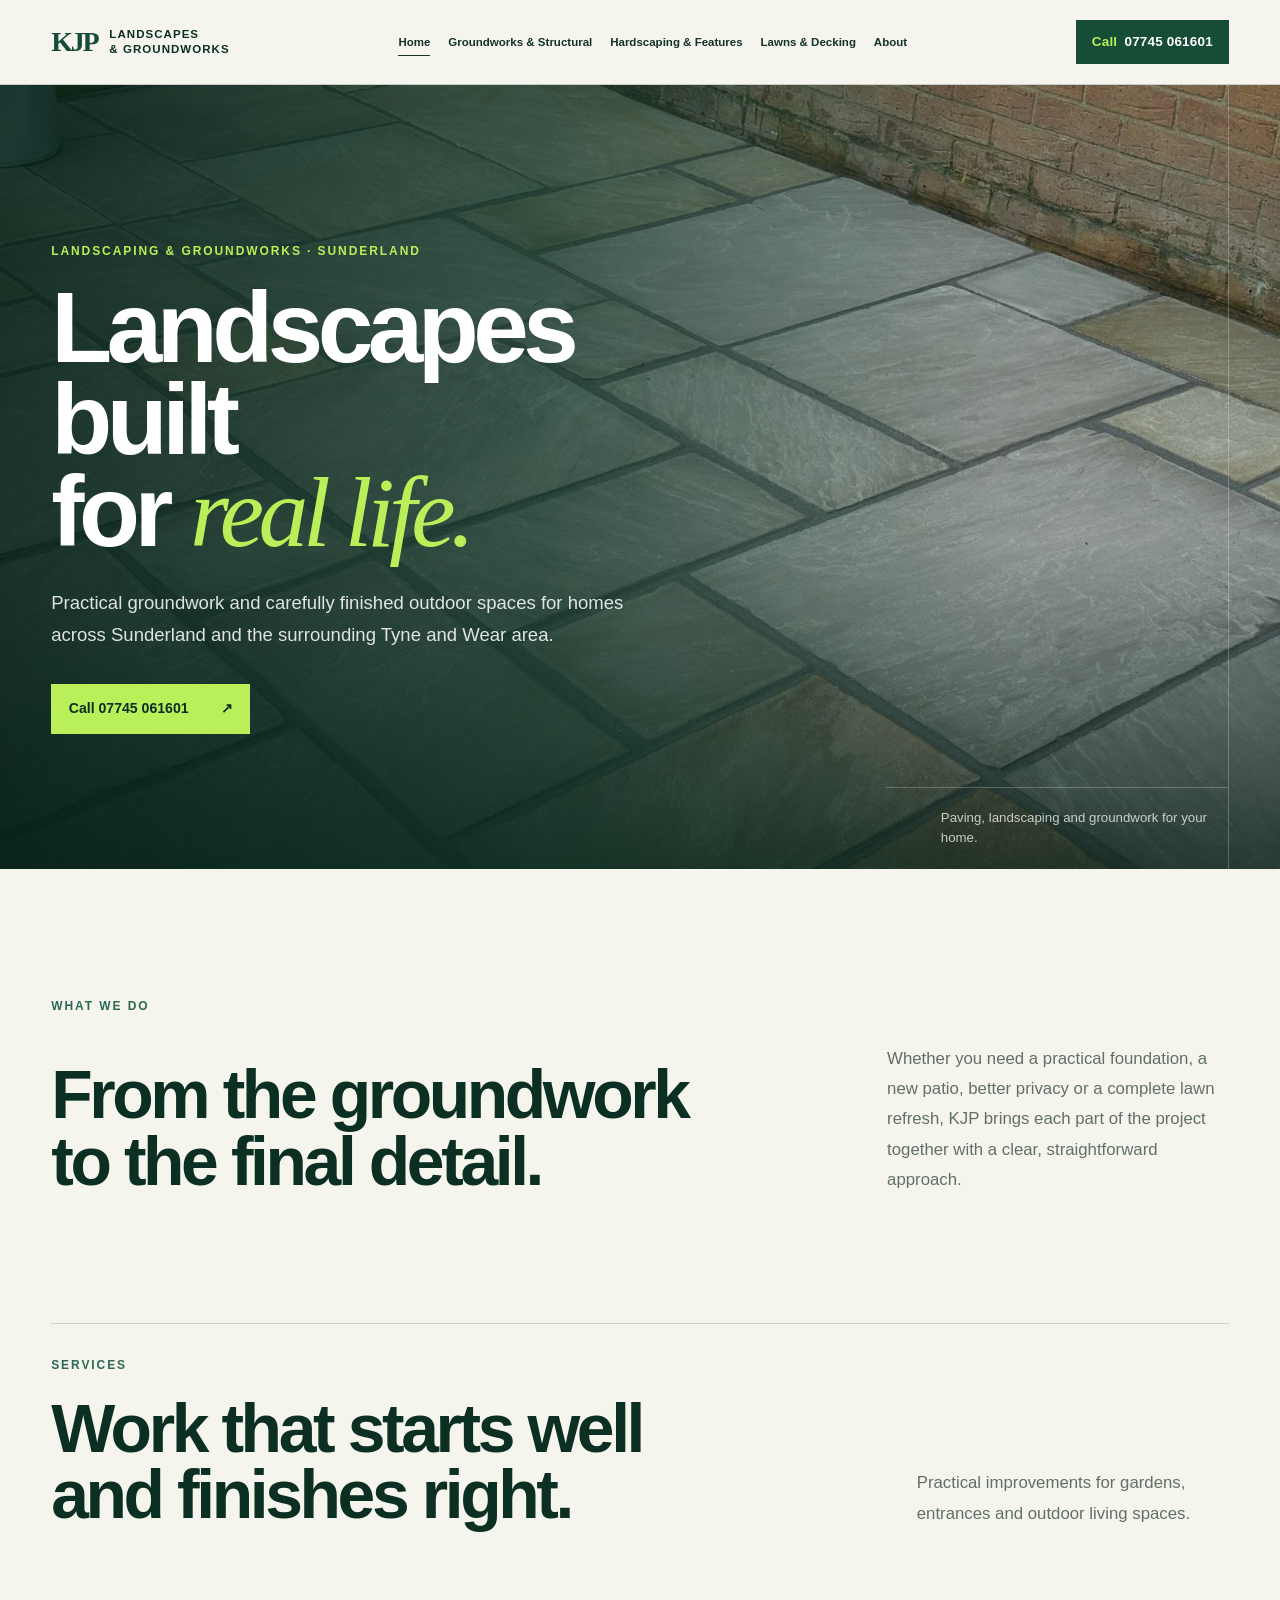
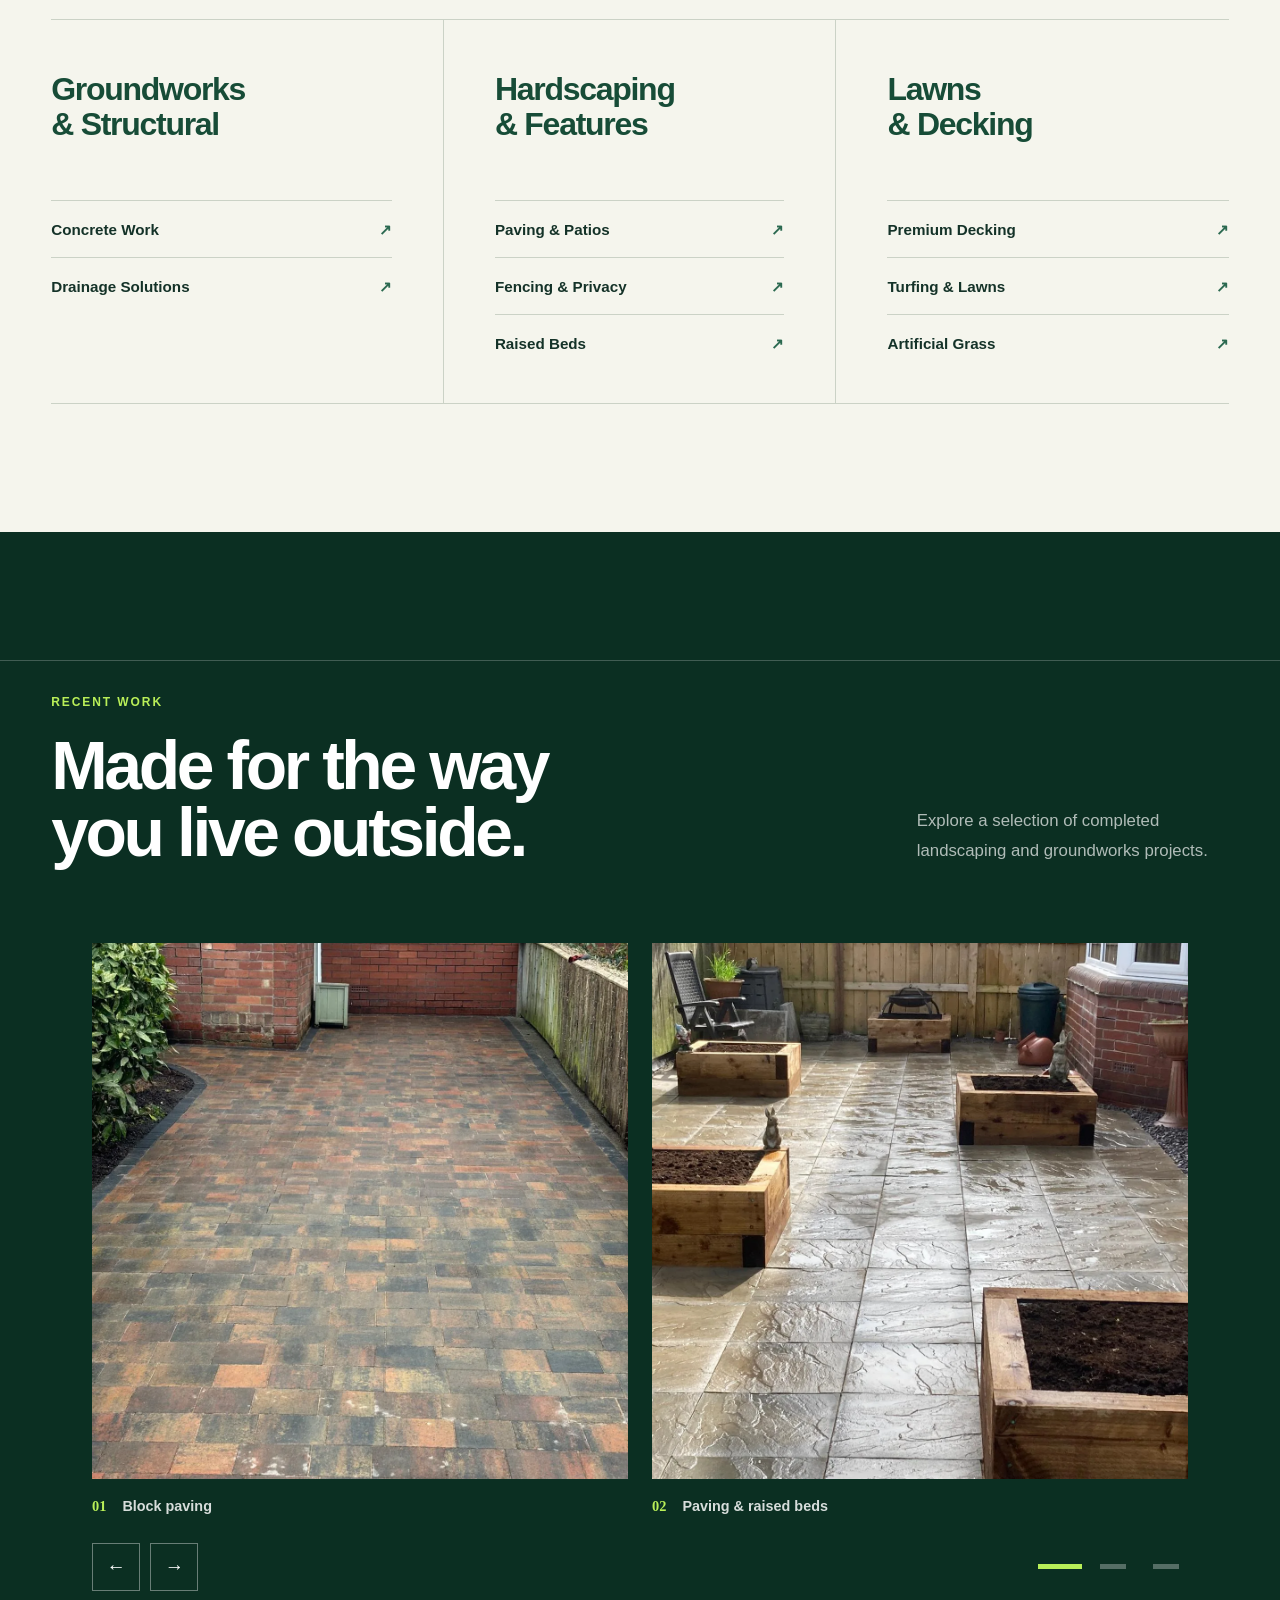
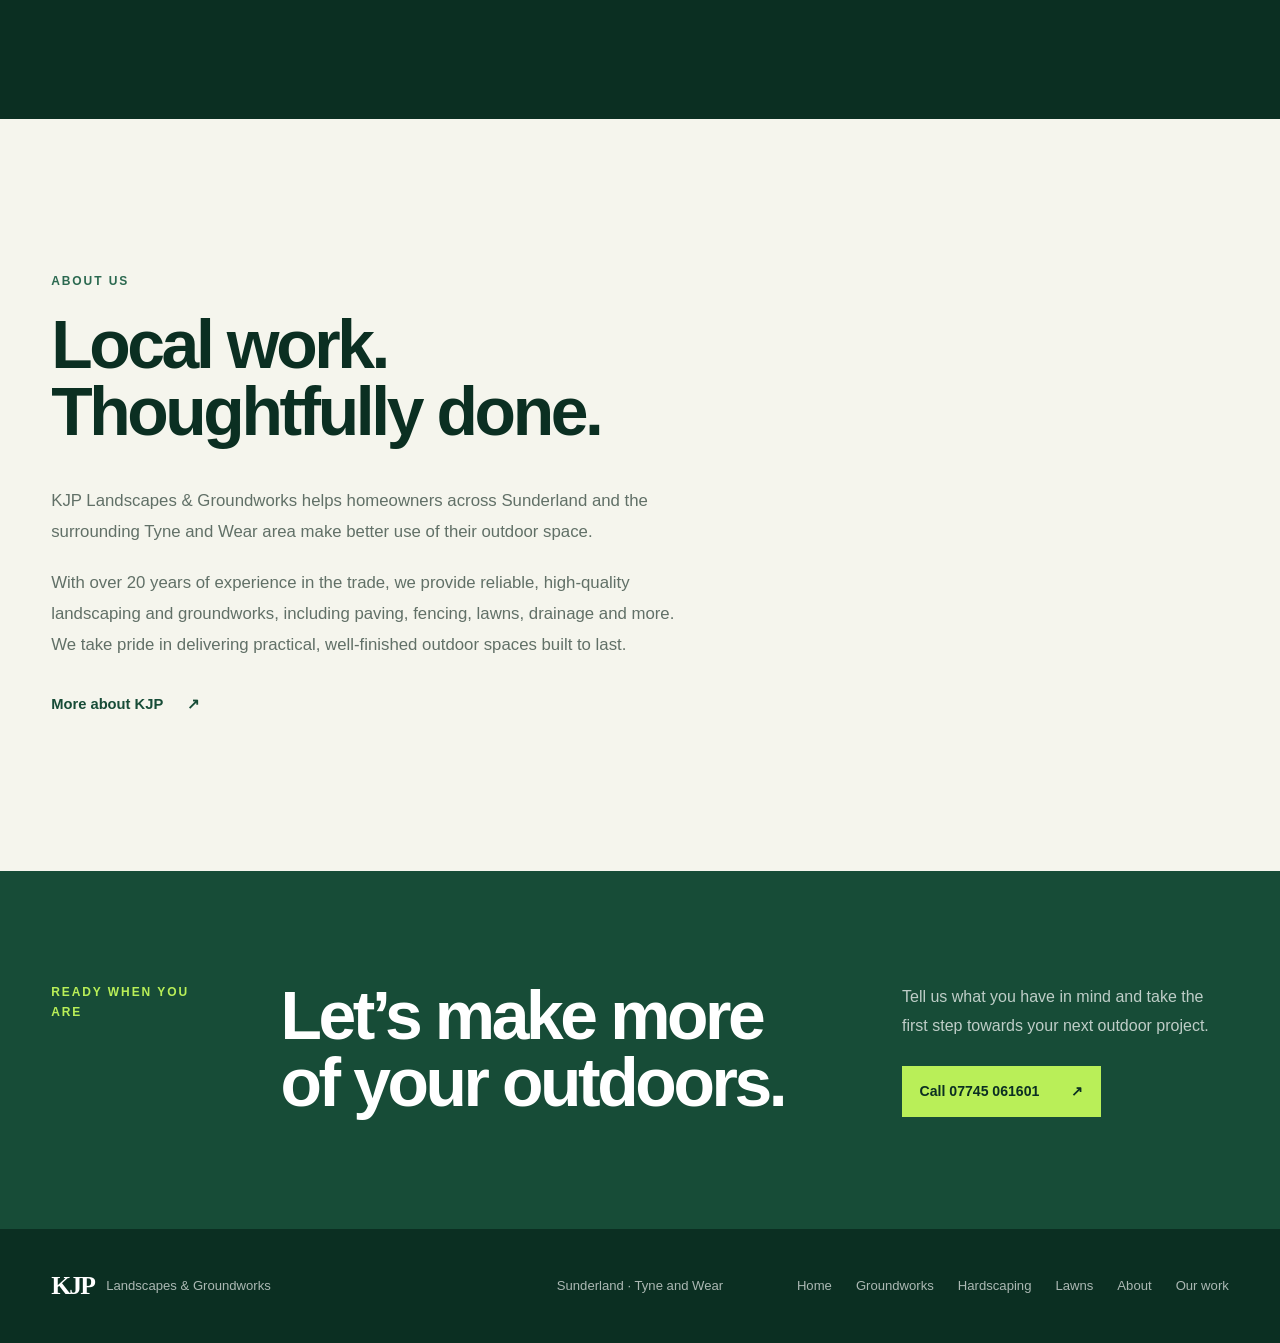
==== index.html @ 1bb9df6b "updated favicon" ====
<!doctype html>
<html lang="en-GB">
<head>
  <meta charset="utf-8">
  <meta name="viewport" content="width=device-width, initial-scale=1">
  <meta name="description" content="Landscaping and groundworks in Sunderland and across the surrounding Tyne and Wear area. Call KJP Landscapes &amp; Groundworks on 07745 061601.">
  <meta name="theme-color" content="#123f2d">
  <title>KJP Landscapes &amp; Groundworks | Sunderland</title>
  <link rel="icon" type="image/png" sizes="96x96" href="/kjp-logo96x96.png">
  <link rel="preload" as="image" href="assets/hero.webp" fetchpriority="high">
  <link rel="stylesheet" href="styles.css">
  <script type="module" src="script.mjs"></script>
</head>
<body>
  <a class="skip-link" href="#main-content">Skip to main content</a>

  <header class="site-header">
    <div class="header-inner">
      <a class="brand" href="index.html" aria-label="KJP Landscapes and Groundworks home">
        <span class="brand-mark" aria-hidden="true">KJP</span>
        <span class="brand-name">Landscapes <span>&amp; Groundworks</span></span>
      </a>

      <nav class="site-nav" id="site-navigation" data-site-nav aria-label="Main navigation">
        <a href="index.html" aria-current="page">Home</a>
        <a href="groundworks-structural.html">Groundworks &amp; Structural</a>
        <a href="hardscaping-features.html">Hardscaping &amp; Features</a>
        <a href="lawns-decking.html">Lawns &amp; Decking</a>
        <a href="about.html">About</a>
      </nav>

      <button class="menu-toggle" type="button" data-menu-toggle aria-controls="site-navigation" aria-expanded="false" aria-label="Open menu" hidden>
        <span aria-hidden="true"></span>
        <span aria-hidden="true"></span>
        <span aria-hidden="true"></span>
      </button>

      <a class="call-button" href="tel:07745061601" aria-label="Call KJP Landscapes and Groundworks on 07745 061601">
        <span class="call-label">Call</span>
        <span>07745 061601</span>
      </a>
    </div>
  </header>

  <main id="main-content">
    <section class="hero" id="top" aria-labelledby="hero-title">
      <div class="hero-inner">
        <p class="eyebrow">Landscaping &amp; groundworks · Sunderland</p>
        <h1 id="hero-title">Landscapes built<br>for <em>real life.</em></h1>
        <p class="hero-copy">Practical groundwork and carefully finished outdoor spaces for homes across Sunderland and the surrounding Tyne and Wear area.</p>
        <a class="primary-action" href="tel:07745061601">Call 07745 061601 <span aria-hidden="true">↗</span></a>
      </div>
      <p class="hero-note"><span class="hero-spacer" aria-hidden="true">01</span> Paving, landscaping and groundwork for your home.</p>
    </section>

    <section class="intro section-shell" aria-labelledby="intro-title">
      <p class="section-number">What we do</p>
      <div class="intro-grid">
        <h2 id="intro-title">From the groundwork<br>to the final detail.</h2>
        <p>Whether you need a practical foundation, a new patio, better privacy or a complete lawn refresh, KJP brings each part of the project together with a clear, straightforward approach.</p>
      </div>
    </section>

    <section class="services section-shell" id="services" aria-labelledby="services-title">
      <div class="section-heading">
        <div>
          <p class="section-number">Services</p>
          <h2 id="services-title">Work that starts well<br>and finishes right.</h2>
        </div>
        <p>Practical improvements for gardens, entrances and outdoor living spaces.</p>
      </div>

      <div class="service-grid">
        <article class="service-group">
          <h3><a href="groundworks-structural.html">Groundworks<br>&amp; Structural</a></h3>
          <ul>
            <li><a href="groundworks-structural.html#concrete"><span>Concrete Work</span><span aria-hidden="true">↗</span></a></li>
            <li><a href="groundworks-structural.html#drain"><span>Drainage Solutions</span><span aria-hidden="true">↗</span></a></li>
          </ul>
        </article>

        <article class="service-group">
          <h3><a href="hardscaping-features.html">Hardscaping<br>&amp; Features</a></h3>
          <ul>
            <li><a href="hardscaping-features.html#patio"><span>Paving &amp; Patios</span><span aria-hidden="true">↗</span></a></li>
            <li><a href="hardscaping-features.html#fence"><span>Fencing &amp; Privacy</span><span aria-hidden="true">↗</span></a></li>
            <li><a href="hardscaping-features.html#raisedbeds"><span>Raised Beds</span><span aria-hidden="true">↗</span></a></li>
          </ul>
        </article>

        <article class="service-group">
          <h3><a href="lawns-decking.html">Lawns<br>&amp; Decking</a></h3>
          <ul>
            <li><a href="lawns-decking.html#decking"><span>Premium Decking</span><span aria-hidden="true">↗</span></a></li>
            <li><a href="lawns-decking.html#turf"><span>Turfing &amp; Lawns</span><span aria-hidden="true">↗</span></a></li>
            <li><a href="lawns-decking.html#astro"><span>Artificial Grass</span><span aria-hidden="true">↗</span></a></li>
          </ul>
        </article>
      </div>
    </section>

    <section class="gallery-section" id="gallery" aria-labelledby="gallery-title">
      <div class="section-shell gallery-heading">
        <div>
          <p class="section-number">Recent work</p>
          <h2 id="gallery-title">Made for the way<br>you live outside.</h2>
        </div>
        <p>Explore a selection of completed landscaping and groundworks projects.</p>
      </div>

      <div class="carousel" aria-roledescription="carousel" aria-label="KJP completed projects">
        <div class="carousel-viewport">
          <div class="carousel-track">
            <figure class="carousel-slide">
              <div class="carousel-image-frame">
                <img src="assets/project-01.webp" alt="Block-paved driveway beside a brick home" width="1200" height="1600" loading="lazy" decoding="async">
              </div>
              <figcaption><span>01</span> Block paving</figcaption>
            </figure>
            <figure class="carousel-slide">
              <div class="carousel-image-frame">
                <img src="assets/project-02.webp" alt="Paved garden with raised timber beds" width="1600" height="1200" loading="lazy" decoding="async">
              </div>
              <figcaption><span>02</span> Paving &amp; raised beds</figcaption>
            </figure>
            <figure class="carousel-slide">
              <div class="carousel-image-frame">
                <img src="assets/project-03.webp" alt="Gravel garden with timber sleeper paths and planting" width="1600" height="1200" loading="lazy" decoding="async">
              </div>
              <figcaption><span>03</span> Garden features</figcaption>
            </figure>
            <figure class="carousel-slide">
              <div class="carousel-image-frame">
                <img src="assets/project-04.webp" alt="Paved patio with a newly built timber pergola" width="1200" height="1600" loading="lazy" decoding="async">
              </div>
              <figcaption><span>04</span> Patio &amp; pergola</figcaption>
            </figure>
            <figure class="carousel-slide">
              <div class="carousel-image-frame">
                <img src="assets/project-05.webp" alt="Large-format paved path beside a planted border" width="1200" height="1600" loading="lazy" decoding="async">
              </div>
              <figcaption><span>05</span> Paths &amp; edging</figcaption>
            </figure>
            <figure class="carousel-slide">
              <div class="carousel-image-frame">
                <img src="assets/project-06.webp" alt="Tiered paved garden with a lawn and timber fencing" width="1200" height="1600" loading="lazy" decoding="async">
              </div>
              <figcaption><span>06</span> Patio &amp; lawn</figcaption>
            </figure>
          </div>
        </div>

        <div class="carousel-controls">
          <div class="carousel-arrows">
            <button type="button" data-carousel-action="previous" aria-label="Show previous project"><span aria-hidden="true">←</span></button>
            <button type="button" data-carousel-action="next" aria-label="Show next project"><span aria-hidden="true">→</span></button>
          </div>
          <div class="carousel-indicators" aria-label="Choose a project">
            <button type="button" data-carousel-index="0" aria-label="Show project 1"></button>
            <button type="button" data-carousel-index="1" aria-label="Show project 2"></button>
            <button type="button" data-carousel-index="2" aria-label="Show project 3"></button>
            <button type="button" data-carousel-index="3" aria-label="Show project 4"></button>
            <button type="button" data-carousel-index="4" aria-label="Show project 5"></button>
            <button type="button" data-carousel-index="5" aria-label="Show project 6"></button>
          </div>
        </div>
        <p id="carousel-status" class="sr-only" aria-live="polite">Project 1 of 6</p>
      </div>
    </section>

    <section class="about section-shell" id="about" aria-labelledby="about-title">
      <div class="about-copy">
        <p class="section-number">About us</p>
        <h2 id="about-title">Local work.<br>Thoughtfully done.</h2>
        <p>KJP Landscapes &amp; Groundworks helps homeowners across Sunderland and the surrounding Tyne and Wear area make better use of their outdoor space.</p>
        <p>With over 20 years of experience in the trade, we provide reliable, high-quality landscaping and groundworks, including paving, fencing, lawns, drainage and more. We take pride in delivering practical, well-finished outdoor spaces built to last.</p>
        <a class="text-link" href="about.html">More about KJP <span aria-hidden="true">↗</span></a>
      </div>
    </section>

    <section class="closing-call" aria-labelledby="closing-title">
      <div class="section-shell closing-grid">
        <p class="section-number">Ready when you are</p>
        <h2 id="closing-title">Let’s make more<br>of your outdoors.</h2>
        <div>
          <p>Tell us what you have in mind and take the first step towards your next outdoor project.</p>
          <a class="primary-action light" href="tel:07745061601">Call 07745 061601 <span aria-hidden="true">↗</span></a>
        </div>
      </div>
    </section>
  </main>

  <footer class="site-footer">
    <div class="section-shell footer-grid">
      <div class="footer-brand">
        <strong>KJP</strong>
        <span>Landscapes &amp; Groundworks</span>
      </div>
      <p>Sunderland · Tyne and Wear</p>
      <nav aria-label="Footer navigation">
        <a href="index.html">Home</a>
        <a href="groundworks-structural.html">Groundworks</a>
        <a href="hardscaping-features.html">Hardscaping</a>
        <a href="lawns-decking.html">Lawns</a>
        <a href="about.html">About</a>
        <a href="index.html#gallery">Our work</a>
      </nav>
    </div>
  </footer>
</body>
</html>
---- styles.css ----
@charset "UTF-8";

:root {
  --forest: #174c37;
  --forest-dark: #0b2f22;
  --forest-soft: #2b6950;
  --lime: #b9ef58;
  --lime-soft: #e6f4c8;
  --paper: #f5f5ed;
  --paper-deep: #e9ebdd;
  --white: #ffffff;
  --ink: #143228;
  --muted: #617067;
  --line: #cbd2c6;
  --display: Georgia, "Times New Roman", serif;
  --sans: Inter, ui-sans-serif, -apple-system, BlinkMacSystemFont, "Segoe UI", sans-serif;
  --shell: 1180px;
  --gutter: clamp(1.25rem, 4vw, 3.5rem);
}

*,
*::before,
*::after {
  box-sizing: border-box;
}

html {
  scroll-behavior: smooth;
  scroll-padding-top: 6.5rem;
}

body {
  margin: 0;
  min-width: 0;
  overflow-x: hidden;
  background: var(--paper);
  color: var(--ink);
  font-family: var(--sans);
  font-size: 1rem;
  line-height: 1.65;
  -webkit-font-smoothing: antialiased;
}

body,
button,
a {
  overflow-wrap: anywhere;
}

img {
  display: block;
  max-width: 100%;
}

a {
  color: inherit;
  text-decoration: none;
}

button {
  color: inherit;
  font: inherit;
}

h1,
h2,
h3,
p,
figure,
ul {
  margin: 0;
}

ul {
  padding: 0;
  list-style: none;
}

h1,
h2,
h3 {
  text-wrap: balance;
}

a:focus-visible,
button:focus-visible {
  outline: 3px solid var(--lime);
  outline-offset: 4px;
}

.skip-link {
  position: fixed;
  top: -6rem;
  left: 1rem;
  z-index: 1000;
  padding: 0.75rem 1rem;
  background: var(--lime);
  color: var(--forest-dark);
  font-weight: 800;
  transition: top 180ms ease;
}

.skip-link:focus {
  top: 1rem;
}

.sr-only {
  position: absolute;
  width: 1px;
  height: 1px;
  padding: 0;
  margin: -1px;
  overflow: hidden;
  clip: rect(0, 0, 0, 0);
  white-space: nowrap;
  border: 0;
}

.section-shell {
  width: min(100%, calc(var(--shell) + (var(--gutter) * 2)));
  margin-inline: auto;
  padding-inline: var(--gutter);
}

.site-header {
  position: sticky;
  top: 0;
  z-index: 100;
  background: rgb(245 245 237 / 94%);
  border-bottom: 1px solid rgb(20 50 40 / 20%);
  backdrop-filter: blur(14px);
}

.header-inner {
  position: relative;
  display: grid;
  grid-template-columns: auto minmax(0, 1fr) auto;
  gap: clamp(1rem, 2vw, 2rem);
  align-items: center;
  width: min(100%, calc(var(--shell) + (var(--gutter) * 2)));
  min-height: 5.25rem;
  margin-inline: auto;
  padding-inline: var(--gutter);
}

.brand {
  display: inline-flex;
  align-items: center;
  justify-self: start;
  min-height: 44px;
  gap: 0.75rem;
  line-height: 1.05;
}

.brand-mark {
  color: var(--forest);
  font-family: var(--display);
  font-size: 1.75rem;
  font-weight: 700;
  letter-spacing: -0.08em;
}

.brand-name {
  display: grid;
  color: var(--forest-dark);
  font-size: 0.72rem;
  font-weight: 800;
  letter-spacing: 0.09em;
  line-height: 1.3;
  text-transform: uppercase;
}

.site-nav {
  display: flex;
  align-items: center;
  justify-content: center;
  gap: clamp(0.75rem, 1.4vw, 1.5rem);
  font-size: clamp(0.72rem, 0.9vw, 0.82rem);
  font-weight: 700;
}

.site-nav a {
  white-space: nowrap;
}

.menu-toggle {
  display: none;
  width: 44px;
  height: 44px;
  padding: 0.7rem;
  border: 1px solid var(--forest);
  border-radius: 0;
  background: transparent;
  cursor: pointer;
}

.menu-toggle span {
  display: block;
  width: 100%;
  height: 2px;
  background: var(--forest);
  transition: transform 180ms ease, opacity 180ms ease;
}

.menu-toggle span + span {
  margin-top: 5px;
}

.menu-open .menu-toggle span:first-child {
  transform: translateY(7px) rotate(45deg);
}

.menu-open .menu-toggle span:nth-child(2) {
  opacity: 0;
}

.menu-open .menu-toggle span:last-child {
  transform: translateY(-7px) rotate(-45deg);
}

.site-nav a,
.site-footer nav a,
.text-link {
  position: relative;
}

.site-nav a::after,
.site-footer nav a::after,
.text-link::after {
  position: absolute;
  right: 0;
  bottom: -0.25rem;
  left: 0;
  height: 1px;
  background: currentColor;
  content: "";
  transform: scaleX(0);
  transform-origin: right;
  transition: transform 180ms ease;
}

.site-nav a:hover::after,
.site-nav a[aria-current="page"]::after,
.site-footer nav a:hover::after,
.text-link:hover::after {
  transform: scaleX(1);
  transform-origin: left;
}

.call-button {
  display: inline-flex;
  align-items: center;
  justify-self: end;
  min-height: 44px;
  padding: 0.7rem 1rem;
  background: var(--forest);
  color: var(--white);
  font-size: 0.84rem;
  font-weight: 800;
  letter-spacing: 0.015em;
}

.call-label {
  margin-right: 0.45rem;
  color: var(--lime);
}

.call-button:hover,
.call-button:focus-visible {
  background: var(--forest-dark);
}

.hero {
  position: relative;
  display: grid;
  align-items: end;
  min-height: min(49rem, calc(100svh - 5.25rem));
  border-radius: 0;
  overflow: hidden;
  background-color: var(--forest-dark);
  background-image:
    linear-gradient(90deg, rgb(5 33 23 / 89%) 0%, rgb(9 45 31 / 72%) 42%, rgb(7 30 22 / 24%) 78%),
    linear-gradient(0deg, rgb(7 29 21 / 76%) 0%, transparent 42%),
    url("assets/hero.webp");
  background-position: center, center, center 66%;
  background-size: cover;
  color: var(--white);
}

.hero::before {
  position: absolute;
  top: 0;
  right: clamp(1rem, 4vw, 4rem);
  width: 1px;
  height: 100%;
  background: rgb(255 255 255 / 23%);
  content: "";
}

.hero-inner {
  position: relative;
  z-index: 1;
  width: min(100%, calc(var(--shell) + (var(--gutter) * 2)));
  margin-inline: auto;
  padding: clamp(6.5rem, 13vh, 10rem) var(--gutter) clamp(8rem, 15vh, 10rem);
}

.eyebrow,
.section-number {
  color: var(--forest-soft);
  font-size: 0.75rem;
  font-weight: 800;
  letter-spacing: 0.16em;
  text-transform: uppercase;
}

.hero .eyebrow {
  color: var(--lime);
}

.hero h1 {
  max-width: 13ch;
  margin-top: 1.25rem;
  color: var(--white);
  font-size: clamp(3.25rem, 7.8vw, 7.25rem);
  font-weight: 650;
  letter-spacing: -0.055em;
  line-height: 0.92;
}

.hero h1 em {
  color: var(--lime);
  font-family: var(--display);
  font-weight: 400;
}

.hero-copy {
  max-width: 39rem;
  margin-top: 1.75rem;
  color: rgb(255 255 255 / 86%);
  font-size: clamp(1rem, 1.6vw, 1.16rem);
  line-height: 1.75;
}

.primary-action {
  display: inline-flex;
  align-items: center;
  justify-content: space-between;
  gap: 2rem;
  min-height: 48px;
  margin-top: 2rem;
  padding: 0.85rem 1.1rem;
  background: var(--lime);
  color: var(--forest-dark);
  font-size: 0.88rem;
  font-weight: 850;
  transition: background 180ms ease, color 180ms ease;
}

.primary-action:hover {
  background: var(--white);
}

.hero-note {
  position: absolute;
  right: clamp(1rem, 4vw, 4rem);
  bottom: 0;
  z-index: 1;
  display: grid;
  grid-template-columns: auto minmax(12rem, 18rem);
  gap: 1rem;
  padding: 1.3rem 0 1.3rem 1.5rem;
  border-top: 1px solid rgb(255 255 255 / 24%);
  color: rgb(255 255 255 / 74%);
  font-size: 0.83rem;
  line-height: 1.5;
}

.hero-note span {
  color: var(--lime);
  font-weight: 800;
}

.hero-spacer {
  visibility: hidden;
}

.intro {
  padding-block: clamp(5rem, 10vw, 9rem);
}

.intro-grid {
  display: grid;
  grid-template-columns: minmax(0, 1.45fr) minmax(16rem, 0.7fr);
  gap: clamp(3rem, 10vw, 9rem);
  align-items: end;
  margin-top: 1.7rem;
}

h2 {
  color: var(--forest-dark);
  font-size: clamp(2.6rem, 5.3vw, 5.2rem);
  font-weight: 650;
  letter-spacing: -0.05em;
  line-height: 0.98;
}

.intro-grid > p,
.section-heading > p,
.gallery-heading > p {
  color: var(--muted);
  font-size: 1.05rem;
  line-height: 1.8;
}

.services {
  padding-bottom: clamp(5rem, 10vw, 9rem);
}

.section-heading,
.gallery-heading {
  display: grid;
  grid-template-columns: minmax(0, 1.3fr) minmax(17rem, 0.55fr);
  gap: clamp(3rem, 10vw, 8rem);
  align-items: end;
  padding-top: 2rem;
  border-top: 1px solid var(--line);
}

.section-heading h2,
.gallery-heading h2 {
  margin-top: 1.25rem;
}

.service-grid {
  display: grid;
  grid-template-columns: repeat(3, minmax(0, 1fr));
  margin-top: clamp(3rem, 7vw, 5.75rem);
  border-block: 1px solid var(--line);
}

.service-group {
  min-width: 0;
  padding-block: 2rem;
  padding-inline: clamp(2rem, 4vw, 3.25rem);
  border-right: 1px solid var(--line);
}

.service-group:first-child {
  padding-left: 0;
}

.service-group:last-child {
  padding-right: 0;
  border-right: 0;
}

.service-group h3 {
  min-height: 5rem;
  margin: 1.3rem 0 3rem;
  color: var(--forest);
  font-size: clamp(1.65rem, 2.5vw, 2.4rem);
  font-weight: 650;
  letter-spacing: -0.04em;
  line-height: 1.08;
}

.service-group h3 a {
  display: inline-block;
}

.service-group li {
  display: flex;
  align-items: center;
  justify-content: space-between;
  gap: 1rem;
  min-height: 3.5rem;
  border-top: 1px solid var(--line);
  color: var(--ink);
  font-size: 0.95rem;
  font-weight: 650;
}

.service-group li span:last-child {
  color: var(--forest-soft);
}

.service-group li a {
  display: flex;
  align-items: center;
  justify-content: space-between;
  gap: 1rem;
  width: 100%;
  min-height: 3.5rem;
}

.service-group h3 a:hover,
.service-group li a:hover {
  color: var(--forest-soft);
}

.gallery-section {
  padding-block: clamp(5rem, 10vw, 8.5rem);
  background: var(--forest-dark);
  color: var(--white);
}

.gallery-section .section-number {
  color: var(--lime);
}

.gallery-heading {
  border-top-color: rgb(255 255 255 / 22%);
}

.gallery-heading h2 {
  color: var(--white);
}

.gallery-heading > p {
  color: rgb(255 255 255 / 68%);
}

.carousel {
  width: min(100%, calc(68.5rem + (var(--gutter) * 2)));
  margin: clamp(3rem, 6vw, 5.5rem) auto 0;
  padding-inline: var(--gutter);
}

.carousel-viewport {
  min-width: 0;
}

.carousel-image-frame {
  display: block;
  width: 100%;
  aspect-ratio: 1 / 1;
  overflow: hidden;
}

.carousel-track {
  display: grid;
  grid-template-columns: repeat(2, minmax(0, 1fr));
  gap: 1.5rem;
}

.carousel-slide img {
  display: block;
  width: 100%;
  height: 100%;
  aspect-ratio: auto;
  object-fit: cover;
  object-position: center;
  border-radius: 0;
}

.carousel-slide figcaption {
  display: flex;
  gap: 1rem;
  align-items: center;
  margin-top: 1rem;
  color: rgb(255 255 255 / 84%);
  font-size: 0.9rem;
  font-weight: 700;
}

.carousel-slide figcaption span {
  color: var(--lime);
  font-family: var(--display);
}

.carousel-controls {
  display: none;
}

.carousel.is-enhanced .carousel-viewport {
  overflow: hidden;
}

.carousel.is-enhanced .carousel-track {
  display: flex;
  gap: 1.5rem;
  transition: transform 560ms cubic-bezier(0.22, 1, 0.36, 1);
  touch-action: pan-y;
}

.carousel.is-enhanced .carousel-slide {
  flex: 0 0 calc((100% - 1.5rem) / 2);
}

.carousel.is-enhanced .carousel-slide figcaption {
  max-width: 72rem;
}

.carousel.is-enhanced .carousel-controls {
  display: flex;
  align-items: center;
  justify-content: space-between;
  gap: 2rem;
  margin-top: 1.5rem;
}

.carousel-arrows {
  display: flex;
  gap: 0.65rem;
}

.carousel-arrows button {
  display: grid;
  width: 3rem;
  height: 3rem;
  padding: 0;
  place-items: center;
  border: 1px solid rgb(255 255 255 / 38%);
  border-radius: 0;
  background: transparent;
  color: var(--white);
  cursor: pointer;
  font-size: 1.2rem;
}

.carousel-arrows button:hover {
  border-color: var(--lime);
  background: var(--lime);
  color: var(--forest-dark);
}

.carousel-indicators {
  display: flex;
  align-items: center;
  gap: 0.55rem;
}

.carousel-indicators button {
  position: relative;
  display: grid;
  min-width: 44px;
  min-height: 44px;
  width: 44px;
  height: 44px;
  padding: 0;
  border: 0;
  border-radius: 0;
  place-items: center;
  background: transparent;
  cursor: pointer;
}

.carousel-indicators button[hidden] {
  display: none;
}

.carousel-indicators button::before {
  width: 1.6rem;
  height: 0.28rem;
  background: rgb(255 255 255 / 30%);
  content: "";
  transition: width 180ms ease, background 180ms ease;
}

.carousel-indicators button[aria-current="true"]::before {
  width: 2.75rem;
  background: var(--lime);
}

.about {
  padding-block: clamp(6rem, 12vw, 10rem);
}

.about-copy h2 {
  margin: 1.25rem 0 2.5rem;
}

.about-copy > p:not(.section-number) {
  max-width: 39rem;
  color: var(--muted);
  font-size: 1.05rem;
  line-height: 1.85;
}

.about-copy > p + p {
  margin-top: 1.25rem;
}

.text-link {
  display: inline-flex;
  gap: 1.5rem;
  margin-top: 2rem;
  color: var(--forest);
  font-size: 0.92rem;
  font-weight: 800;
}

.closing-call {
  padding-block: clamp(4rem, 9vw, 7rem);
  background: var(--forest);
  color: var(--white);
}

.closing-grid {
  display: grid;
  grid-template-columns: 0.35fr 1.25fr 0.75fr;
  gap: clamp(2rem, 6vw, 5rem);
  align-items: start;
}

.closing-call .section-number {
  color: var(--lime);
}

.closing-call h2 {
  color: var(--white);
}

.closing-grid > div > p {
  color: rgb(255 255 255 / 72%);
  line-height: 1.8;
}

.primary-action.light {
  margin-top: 1.6rem;
}

.site-footer {
  padding-block: 2.25rem;
  background: var(--forest-dark);
  color: rgb(255 255 255 / 66%);
  font-size: 0.82rem;
}

.footer-grid {
  display: grid;
  grid-template-columns: 1fr auto 1fr;
  gap: 2rem;
  align-items: center;
}

.footer-brand {
  display: flex;
  align-items: center;
  gap: 0.75rem;
}

.footer-brand strong {
  color: var(--white);
  font-family: var(--display);
  font-size: 1.6rem;
  letter-spacing: -0.07em;
}

.site-footer nav {
  display: flex;
  flex-wrap: wrap;
  justify-self: end;
  justify-content: flex-end;
  gap: 1.5rem;
}

.page-intro {
  --page-intro-position: center;
  overflow: hidden;
  background-color: var(--forest-dark);
  background-image:
    linear-gradient(90deg, rgb(5 33 23 / 92%) 0%, rgb(9 45 31 / 76%) 48%, rgb(7 30 22 / 34%) 100%),
    linear-gradient(0deg, rgb(7 29 21 / 58%) 0%, transparent 56%),
    var(--page-intro-image);
  background-position: center, center, var(--page-intro-position);
  background-size: cover;
  color: var(--white);
}

.page-intro--groundworks {
  --page-intro-image: url("assets/hero-groundworks.webp");
  --page-intro-position: center 58%;
}

.page-intro--hardscaping {
  --page-intro-image: url("assets/hero-hardscaping.webp");
  --page-intro-position: center 56%;
}

.page-intro--lawns {
  --page-intro-image: url("assets/hero-lawns.webp");
  --page-intro-position: center 56%;
}

.page-intro--about {
  --page-intro-image: url("assets/hero-about.webp");
  --page-intro-position: center 62%;
}

.page-intro__inner {
  display: grid;
  align-content: center;
  min-height: clamp(30.25rem, calc(11.1rem + 31.25vw), 41rem);
  padding-block: clamp(4rem, 8vw, 6.5rem);
}

.page-intro .section-number {
  color: var(--lime);
}

.page-intro h1 {
  max-width: 12ch;
  margin: 1.1rem 0 2rem;
  color: var(--white);
  font-family: var(--sans);
  font-size: clamp(3.5rem, 6.5vw, 6.2rem);
  font-weight: 650;
  letter-spacing: -0.055em;
  line-height: 0.92;
}

.page-intro__inner > p:not(.section-number) {
  max-width: 48rem;
  color: rgb(255 255 255 / 86%);
  font-size: clamp(1rem, 1.5vw, 1.18rem);
  line-height: 1.8;
}

.page-intro .primary-action {
  justify-self: start;
  margin-top: 2rem;
}

.service-details {
  padding-bottom: clamp(5rem, 10vw, 9rem);
}

.service-detail {
  display: grid;
  grid-template-columns: repeat(2, minmax(0, 1fr));
  grid-template-areas:
    "copy media"
    "body media";
  column-gap: clamp(2.5rem, 7vw, 7rem);
  row-gap: 0;
  align-items: center;
  padding-block: clamp(3.5rem, 7vw, 6.5rem);
  border-bottom: 1px solid var(--line);
}

.service-detail__copy {
  grid-area: copy;
  align-self: end;
  max-width: 43rem;
}

.service-detail__copy h2 {
  margin: 1rem 0 1.75rem;
}

.service-detail__body {
  grid-area: body;
  align-self: start;
  max-width: 43rem;
}

.service-detail__body p {
  max-width: 39rem;
  color: var(--muted);
  line-height: 1.85;
}

.service-detail__body p + p {
  margin-top: 1.2rem;
}

.service-detail__media {
  grid-area: media;
  align-self: center;
  margin: 0;
  min-width: 0;
}

.service-detail__media img {
  width: 100%;
  height: auto;
  aspect-ratio: 4 / 3;
  object-fit: cover;
  object-position: center;
  border-radius: 0;
}

.service-detail:nth-child(even) {
  grid-template-columns: repeat(2, minmax(0, 1fr));
  grid-template-areas:
    "media copy"
    "media body";
}

.about-section {
  display: grid;
  grid-template-columns: minmax(17rem, 0.75fr) minmax(0, 1.25fr);
  gap: clamp(3rem, 9vw, 8rem);
  padding-block: clamp(4rem, 8vw, 7rem);
  border-bottom: 1px solid var(--line);
}

.about-section:last-child {
  border-bottom: 0;
}

.about-section h2 {
  margin-top: 1rem;
}

.about-section > div:last-child > p {
  max-width: 40rem;
  color: var(--muted);
  font-size: 1.05rem;
  line-height: 1.85;
}

.approach-grid {
  display: grid;
  grid-template-columns: repeat(2, minmax(0, 1fr));
  gap: 0;
  border-top: 1px solid var(--line);
  border-left: 1px solid var(--line);
}

.approach-grid article {
  padding: 1.75rem;
  border-right: 1px solid var(--line);
  border-bottom: 1px solid var(--line);
}

.approach-grid span {
  color: var(--forest-soft);
  font-size: 0.72rem;
  font-weight: 800;
  letter-spacing: 0.1em;
}

.approach-grid h3 {
  margin: 0.8rem 0;
  color: var(--forest);
  font-size: 1.35rem;
}

.approach-grid p {
  color: var(--muted);
  font-size: 0.92rem;
}

.about-service-links {
  margin-top: 2rem;
  border-top: 1px solid var(--line);
}

.about-service-links a {
  display: flex;
  align-items: center;
  justify-content: space-between;
  min-height: 3.75rem;
  border-bottom: 1px solid var(--line);
  color: var(--forest);
  font-weight: 800;
}

.about-section .primary-action {
  margin-top: 2rem;
}

@media (max-width: 980px) {
  .header-inner {
    grid-template-columns: minmax(0, 1fr) auto auto;
    gap: 0.75rem;
  }

  .site-header.menu-ready .menu-toggle {
    display: inline-block;
    justify-self: end;
  }

  .site-header.menu-ready .site-nav {
    position: absolute;
    top: 100%;
    right: var(--gutter);
    left: var(--gutter);
    z-index: 2;
    display: flex;
    align-items: stretch;
    flex-direction: column;
    gap: 0;
    padding: 0.75rem 1.25rem 1.25rem;
    background: var(--paper);
    border: 1px solid var(--line);
    border-top: 0;
    box-shadow: 0 1.5rem 2.5rem rgb(11 47 34 / 16%);
    font-size: 0.9rem;
  }

  .site-header.menu-ready .site-nav[hidden] {
    display: none;
  }

  .site-header.menu-ready .site-nav a {
    min-height: 44px;
    padding-block: 0.7rem;
    border-bottom: 1px solid var(--line);
  }

  .site-header.menu-ready .site-nav a[aria-current="page"] {
    background: var(--lime-soft);
    color: var(--forest-dark);
  }

  .site-header.menu-ready .site-nav a[aria-current="page"]::after {
    display: none;
  }

  .site-header.menu-ready .site-nav a:last-child {
    border-bottom: 0;
  }

  .site-header:not(.menu-ready) .header-inner {
    grid-template-columns: minmax(0, 1fr) auto;
    padding-block: 0.75rem;
  }

  .site-header:not(.menu-ready) .site-nav {
    grid-column: 1 / -1;
    flex-wrap: wrap;
    justify-content: flex-start;
    order: 3;
  }

  .hero {
    min-height: 42rem;
    background-position: center, center, 58% 68%;
  }

  .intro-grid,
  .section-heading,
  .gallery-heading {
    grid-template-columns: minmax(0, 1.15fr) minmax(15rem, 0.7fr);
    gap: 3rem;
  }

  .service-grid {
    grid-template-columns: repeat(2, minmax(0, 1fr));
  }

  .service-group:nth-child(2) {
    border-right: 0;
  }

  .service-group:last-child {
    grid-column: 1 / -1;
    padding-inline: 0;
    border-top: 1px solid var(--line);
  }

  .service-group:last-child h3 {
    min-height: auto;
  }

  .closing-grid {
    grid-template-columns: 0.4fr 1fr;
  }

  .closing-grid > div:last-child {
    grid-column: 2;
  }
}

@media (max-width: 760px) {
  :root {
    --gutter: 1.25rem;
  }

  html {
    scroll-padding-top: 5rem;
  }

  .header-inner {
    grid-template-columns: minmax(0, 1fr) auto auto;
    gap: 0.75rem;
    min-height: 4.5rem;
  }

  .brand {
    min-width: 0;
    gap: 0.5rem;
  }

  .brand-mark {
    font-size: 1.55rem;
  }

  .brand-name {
    font-size: 0.61rem;
    letter-spacing: 0.06em;
    white-space: nowrap;
  }

  .call-button {
    padding-inline: 0.8rem;
    font-size: 0.78rem;
    white-space: nowrap;
  }

  .call-label {
    position: absolute;
    width: 1px;
    height: 1px;
    margin: -1px;
    overflow: hidden;
    clip: rect(0, 0, 0, 0);
  }

  .page-intro__inner {
    min-height: 29rem;
    padding-block: 3rem;
  }

  .page-intro h1 {
    margin-bottom: 1.5rem;
    font-size: clamp(2.8rem, 12vw, 4.5rem);
  }

  .page-intro__inner > p:not(.section-number) {
    line-height: 1.65;
  }

  .service-details {
    padding-bottom: 4rem;
  }

  .service-detail {
    grid-template-columns: minmax(0, 1fr);
    grid-template-areas:
      "copy"
      "media"
      "body";
    gap: 2rem;
    padding-block: 3rem;
  }

  .service-detail:nth-child(even) {
    grid-template-columns: minmax(0, 1fr);
    grid-template-areas:
      "copy"
      "media"
      "body";
  }

  .service-detail__copy {
    align-self: auto;
  }

  .service-detail__copy h2 {
    margin-bottom: 0;
  }

  .service-detail__body {
    align-self: auto;
  }

  .about-section {
    grid-template-columns: minmax(0, 1fr);
    gap: 2.5rem;
    padding-block: 3.5rem;
  }

  .approach-grid {
    grid-template-columns: minmax(0, 1fr);
  }

  .hero {
    min-height: 41rem;
    background-image:
      linear-gradient(90deg, rgb(5 33 23 / 91%) 0%, rgb(9 45 31 / 66%) 73%, rgb(7 30 22 / 36%) 100%),
      linear-gradient(0deg, rgb(7 29 21 / 78%) 0%, transparent 44%),
      url("assets/hero.webp");
    background-position: center, center, 57% 72%;
  }

  .hero::before {
    right: 1.25rem;
  }

  .hero-inner {
    padding-top: 7rem;
    padding-bottom: 8.5rem;
  }

  .hero h1 {
    font-size: clamp(3.4rem, 15.5vw, 5.25rem);
  }

  .hero-copy {
    max-width: 31rem;
    font-size: 1rem;
  }

  .hero-note {
    right: 1.25rem;
    left: 1.25rem;
    grid-template-columns: auto 1fr;
    padding-left: 0;
  }

  .intro-grid,
  .section-heading,
  .gallery-heading,
  .closing-grid,
  .footer-grid {
    grid-template-columns: minmax(0, 1fr);
  }

  .intro-grid,
  .section-heading,
  .gallery-heading {
    gap: 2rem;
  }

  h2 {
    font-size: clamp(2.65rem, 12vw, 4.25rem);
  }

  .service-grid {
    grid-template-columns: minmax(0, 1fr);
  }

  .service-group,
  .service-group:first-child,
  .service-group:last-child {
    grid-column: auto;
    padding: 1.5rem 0;
    border-right: 0;
    border-top: 1px solid var(--line);
  }

  .service-group:first-child {
    border-top: 0;
  }

  .service-group h3 {
    min-height: auto;
    margin-bottom: 2rem;
  }

  .carousel-track {
    grid-template-columns: minmax(0, 1fr);
  }

  .carousel.is-enhanced .carousel-track {
    gap: 0;
  }

  .carousel.is-enhanced .carousel-slide {
    flex-basis: 100%;
  }

  .carousel.is-enhanced .carousel-controls {
    align-items: flex-start;
    flex-direction: column;
    gap: 1.25rem;
  }

  .carousel-indicators {
    width: 100%;
    gap: 0;
  }

  .carousel-indicators button {
    flex: 1;
    width: auto;
  }

  .carousel-indicators button[aria-current="true"] {
    flex: 1.8;
    width: auto;
  }

  .closing-grid > div:last-child {
    grid-column: auto;
  }

  .site-footer {
    padding-block: 2.75rem;
  }

  .footer-grid {
    gap: 1.25rem;
  }

  .site-footer nav {
    justify-self: start;
  }
}

@media (max-width: 390px) {
  .header-inner {
    gap: 0.5rem;
  }

  .brand {
    gap: 0.35rem;
  }

  .brand-mark {
    font-size: 1.35rem;
  }

  .brand-name {
    display: grid;
    font-size: 0.52rem;
    letter-spacing: 0.03em;
  }

  .call-button {
    padding-inline: 0.6rem;
    font-size: 0.7rem;
  }
}

@media (prefers-reduced-motion: reduce) {
  html {
    scroll-behavior: auto;
  }

  *,
  *::before,
  *::after {
    scroll-behavior: auto !important;
    transition-duration: 0.01ms !important;
    animation-duration: 0.01ms !important;
    animation-iteration-count: 1 !important;
  }

  .carousel.is-enhanced .carousel-track {
    transition: none;
  }
}
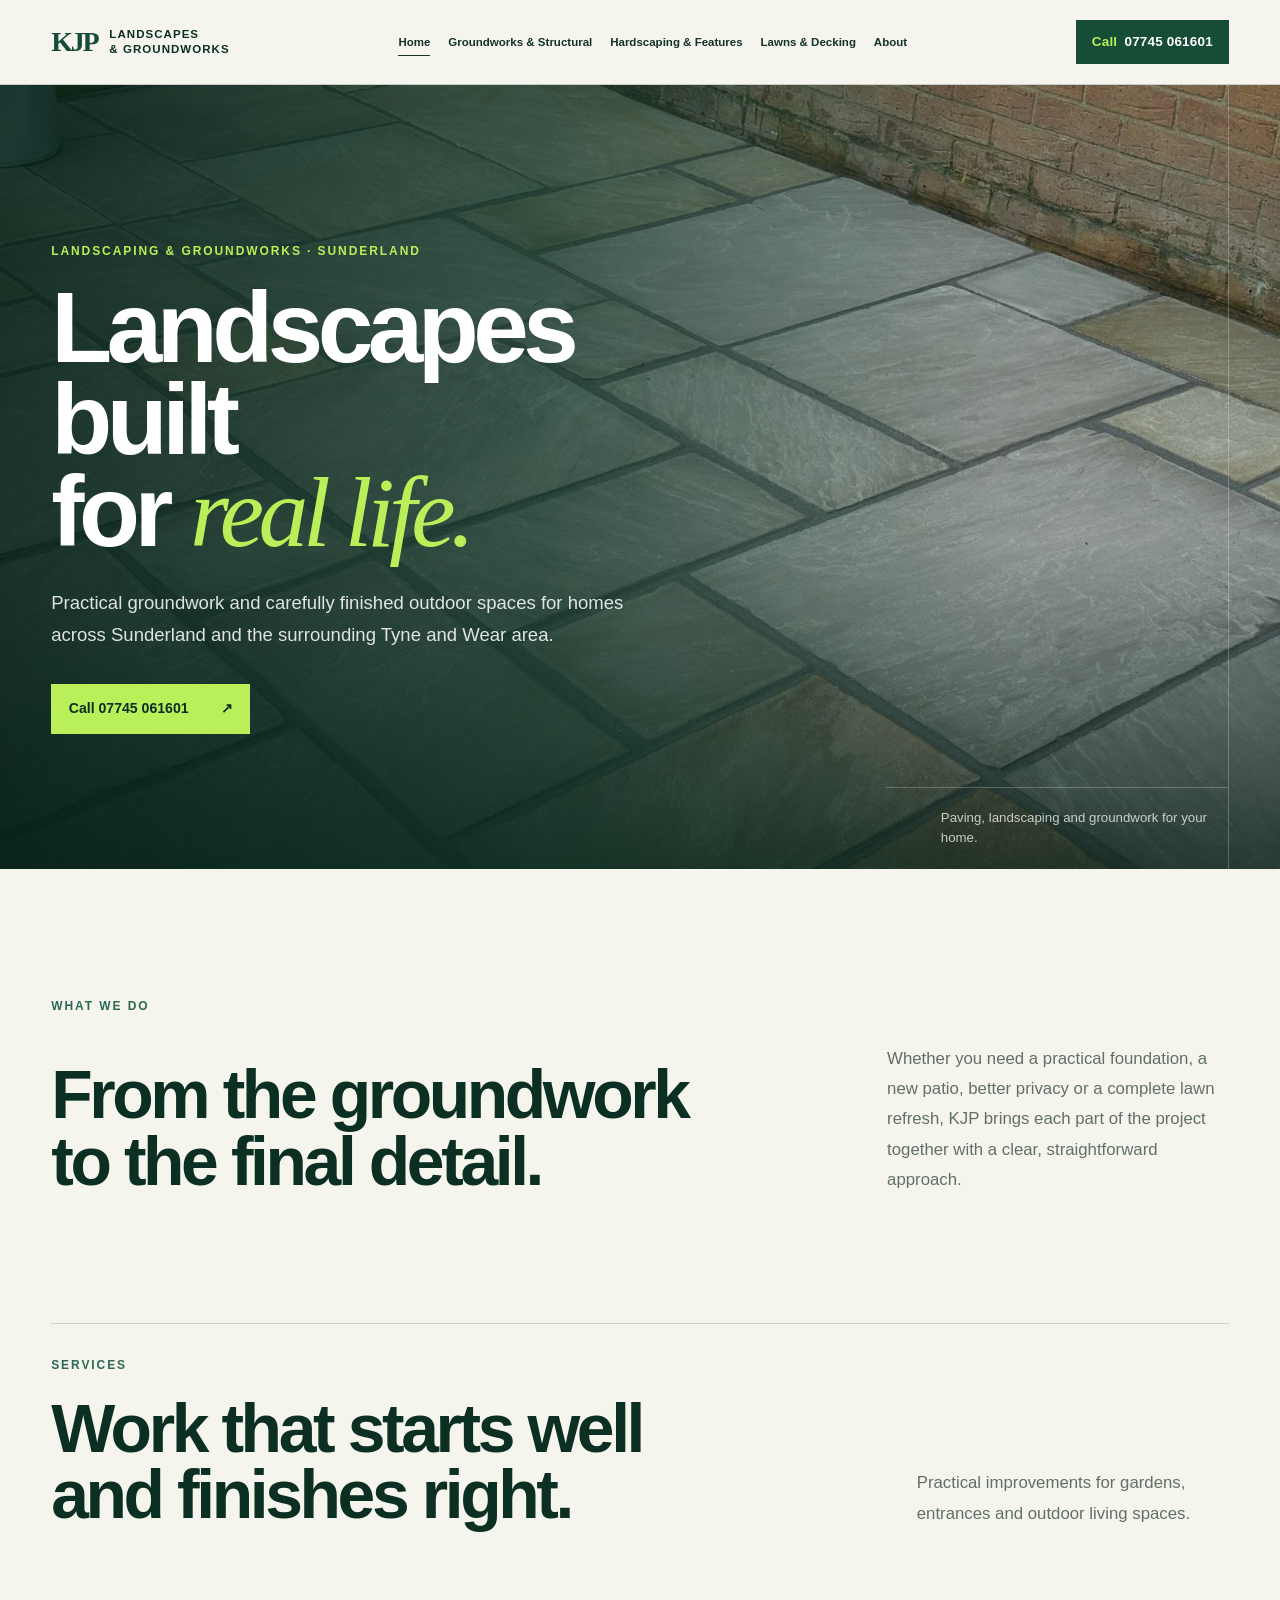
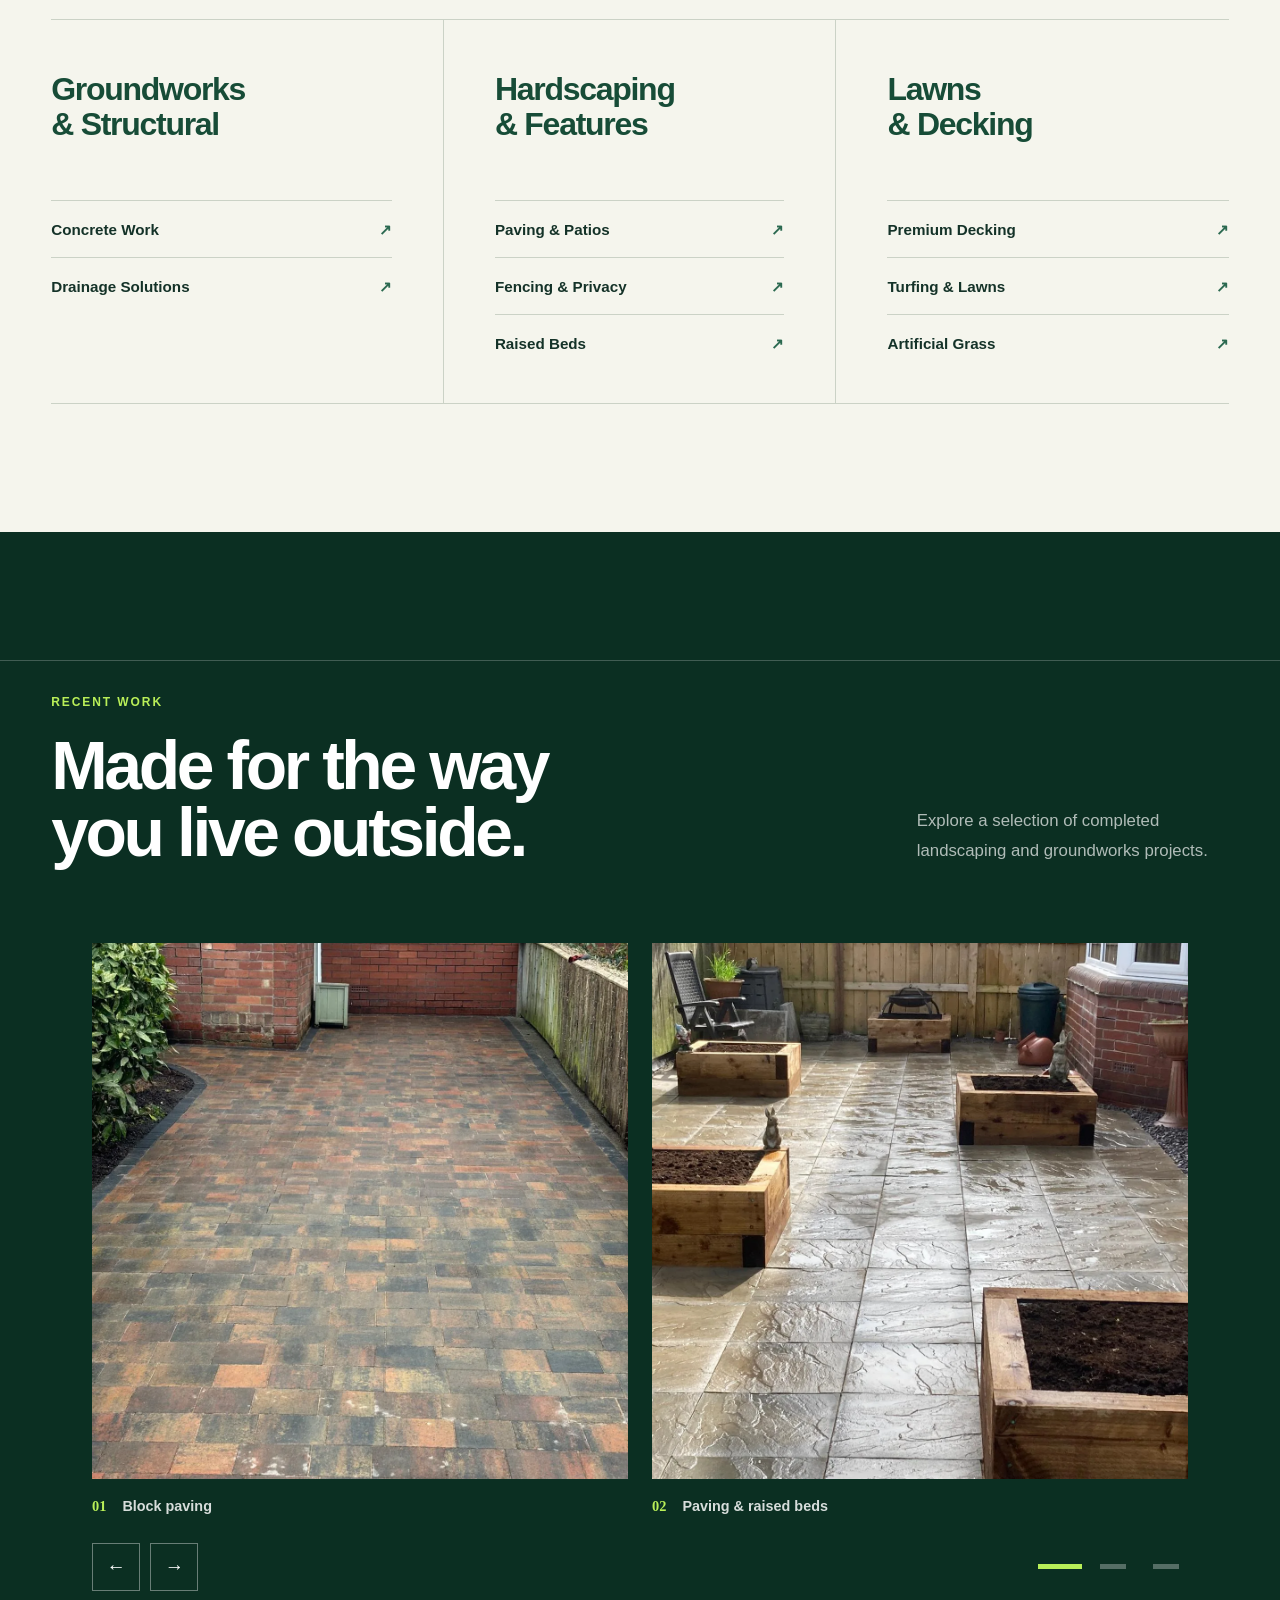
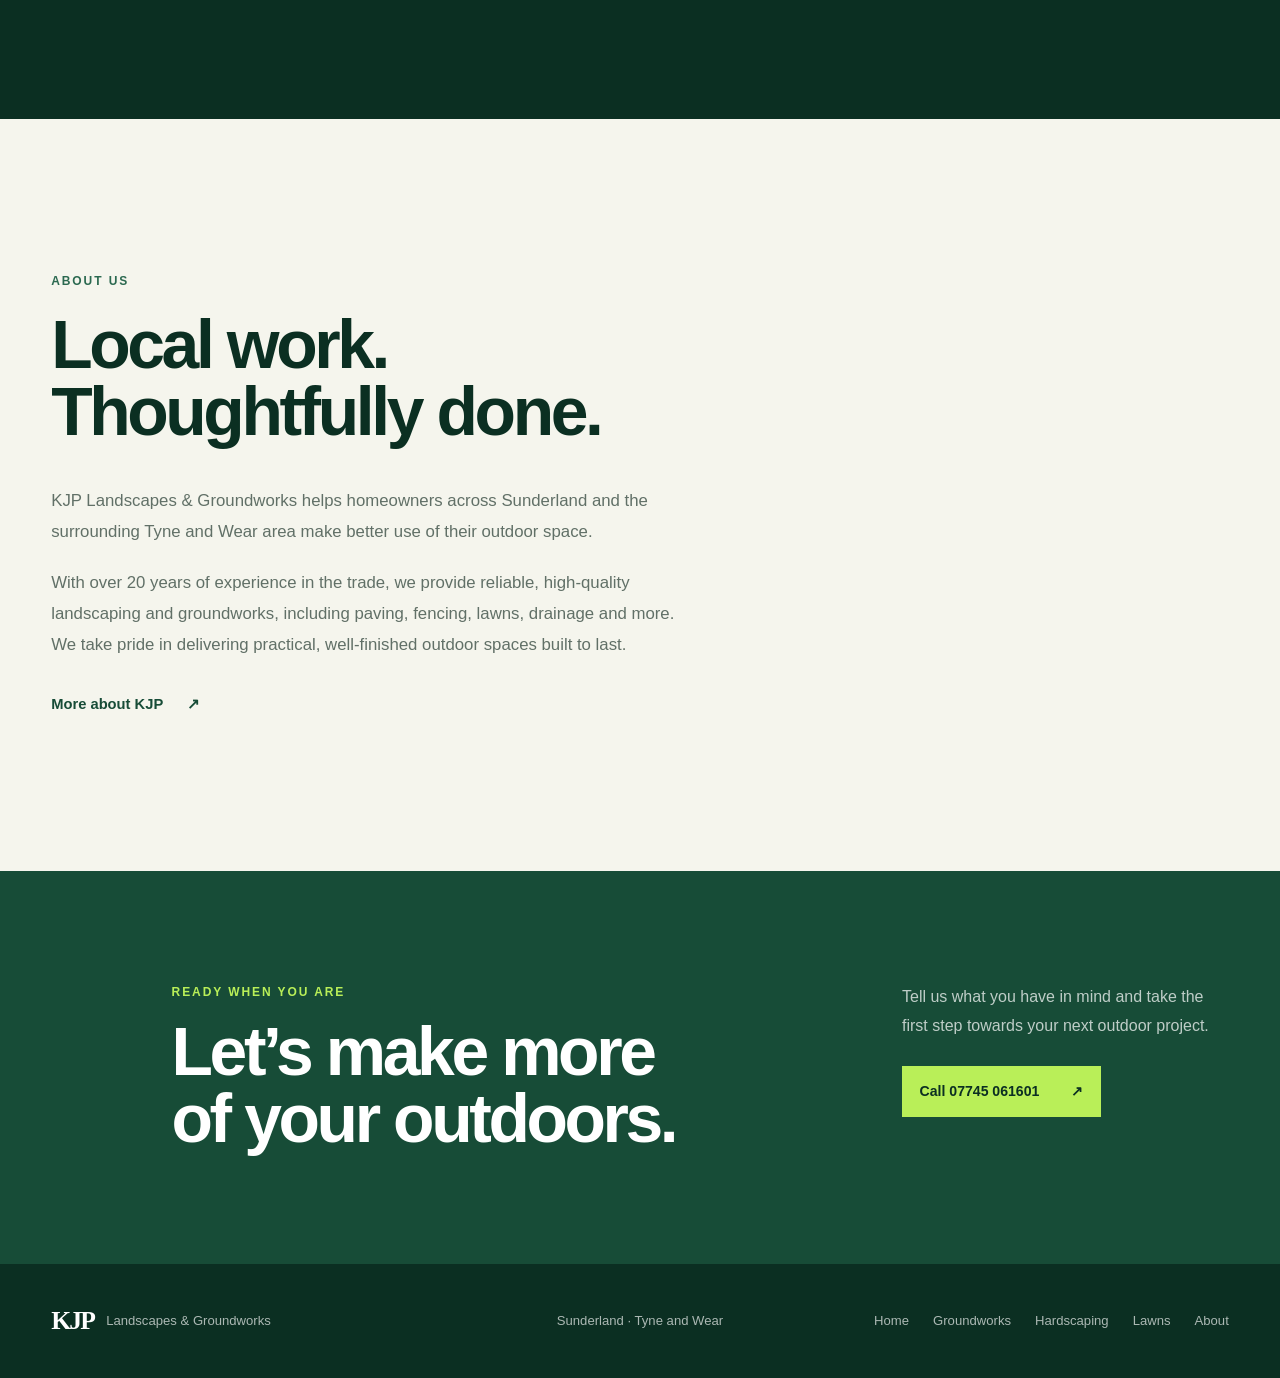
==== commit f14f00bc: "updated footer layout" ====
--- a/index.html
+++ b/index.html
@@ -203,7 +203,6 @@
         <a href="hardscaping-features.html">Hardscaping</a>
         <a href="lawns-decking.html">Lawns</a>
         <a href="about.html">About</a>
-        <a href="index.html#gallery">Our work</a>
       </nav>
     </div>
   </footer>
--- a/styles.css
+++ b/styles.css
@@ -699,9 +699,25 @@
 
 .closing-grid {
   display: grid;
-  grid-template-columns: 0.35fr 1.25fr 0.75fr;
-  gap: clamp(2rem, 6vw, 5rem);
+  grid-template-columns: 0.1fr 1.5fr 0.75fr;
+  column-gap: clamp(2rem, 6vw, 5rem);
+  row-gap: 1rem;
   align-items: start;
+}
+
+.closing-grid > .section-number {
+  grid-column: 2;
+  grid-row: 1;
+}
+
+.closing-grid > h2 {
+  grid-column: 2;
+  grid-row: 2;
+}
+
+.closing-grid > div:last-child {
+  grid-column: 3;
+  grid-row: 1 / span 2;
 }
 
 .closing-call .section-number {
@@ -1063,6 +1079,7 @@
 
   .closing-grid > div:last-child {
     grid-column: 2;
+    grid-row: 3;
   }
 }
 
@@ -1276,8 +1293,11 @@
     width: auto;
   }
 
+  .closing-grid > .section-number,
+  .closing-grid > h2,
   .closing-grid > div:last-child {
     grid-column: auto;
+    grid-row: auto;
   }
 
   .site-footer {
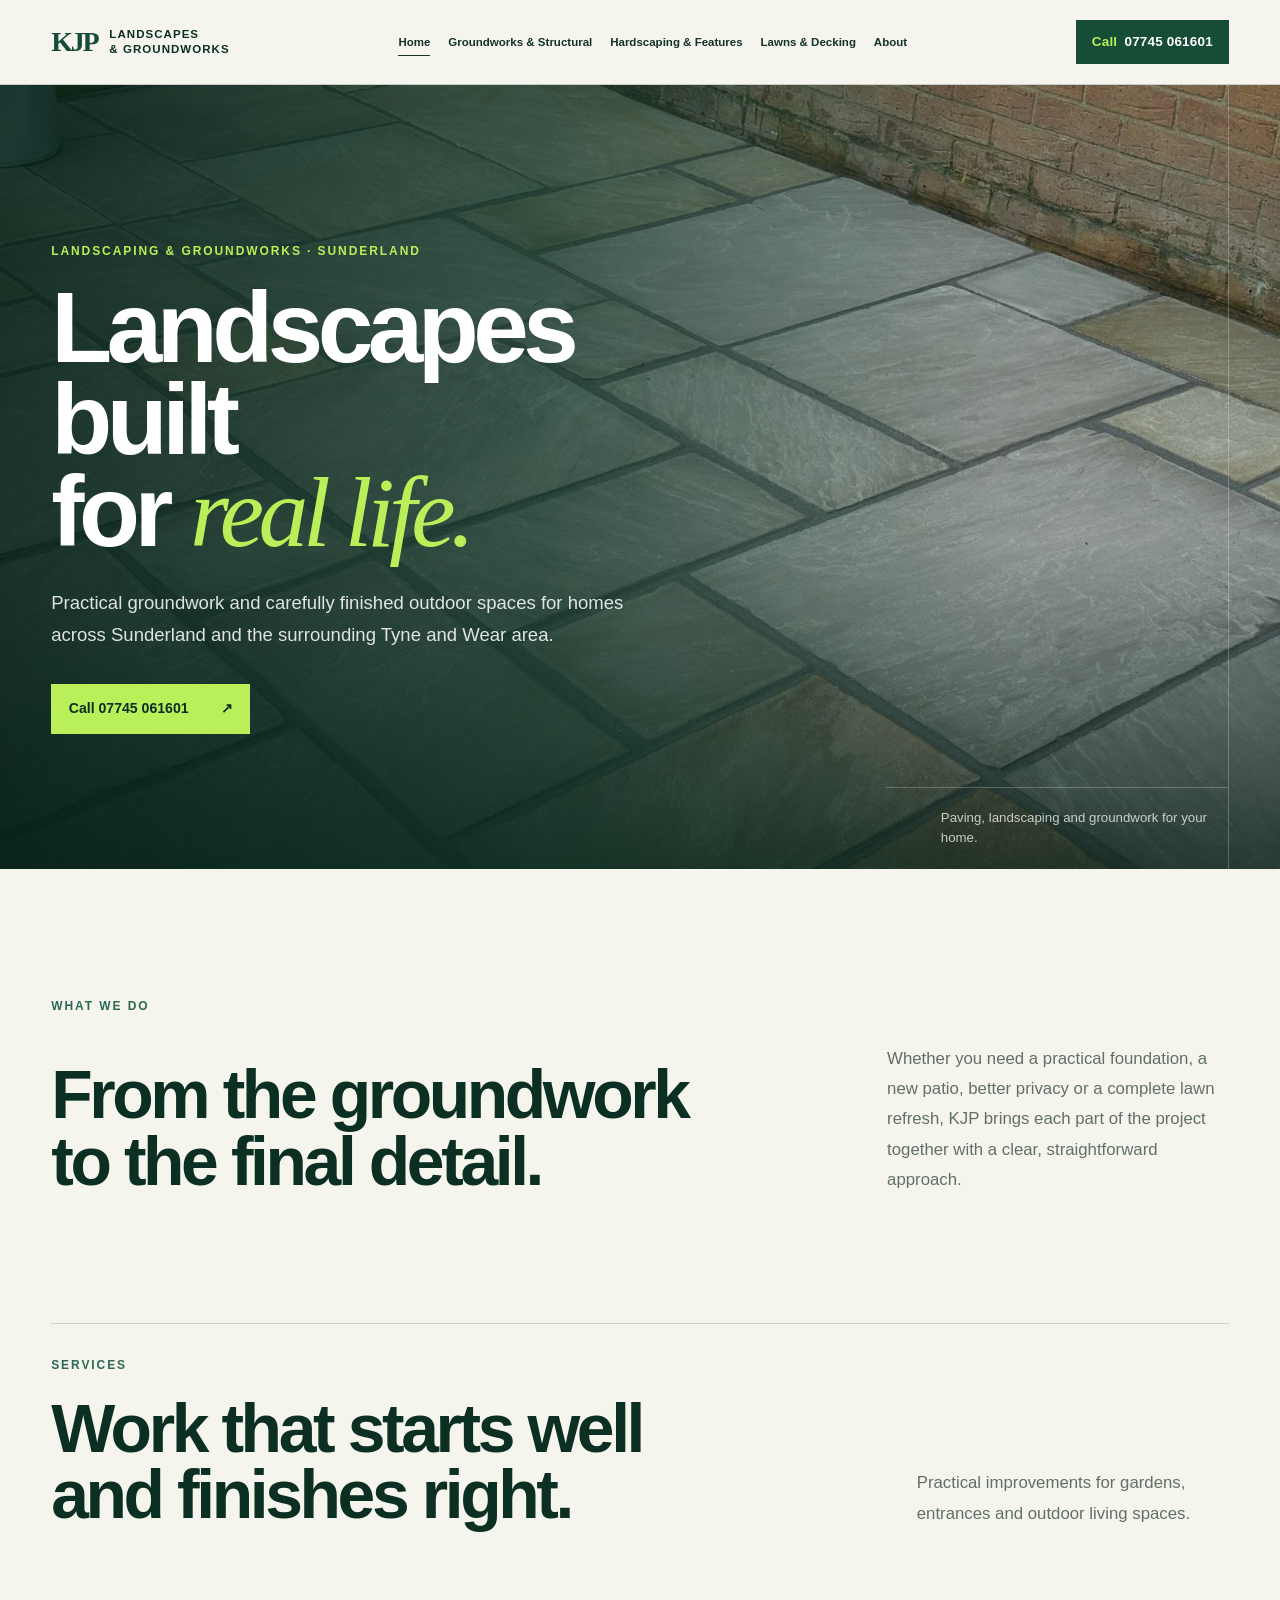
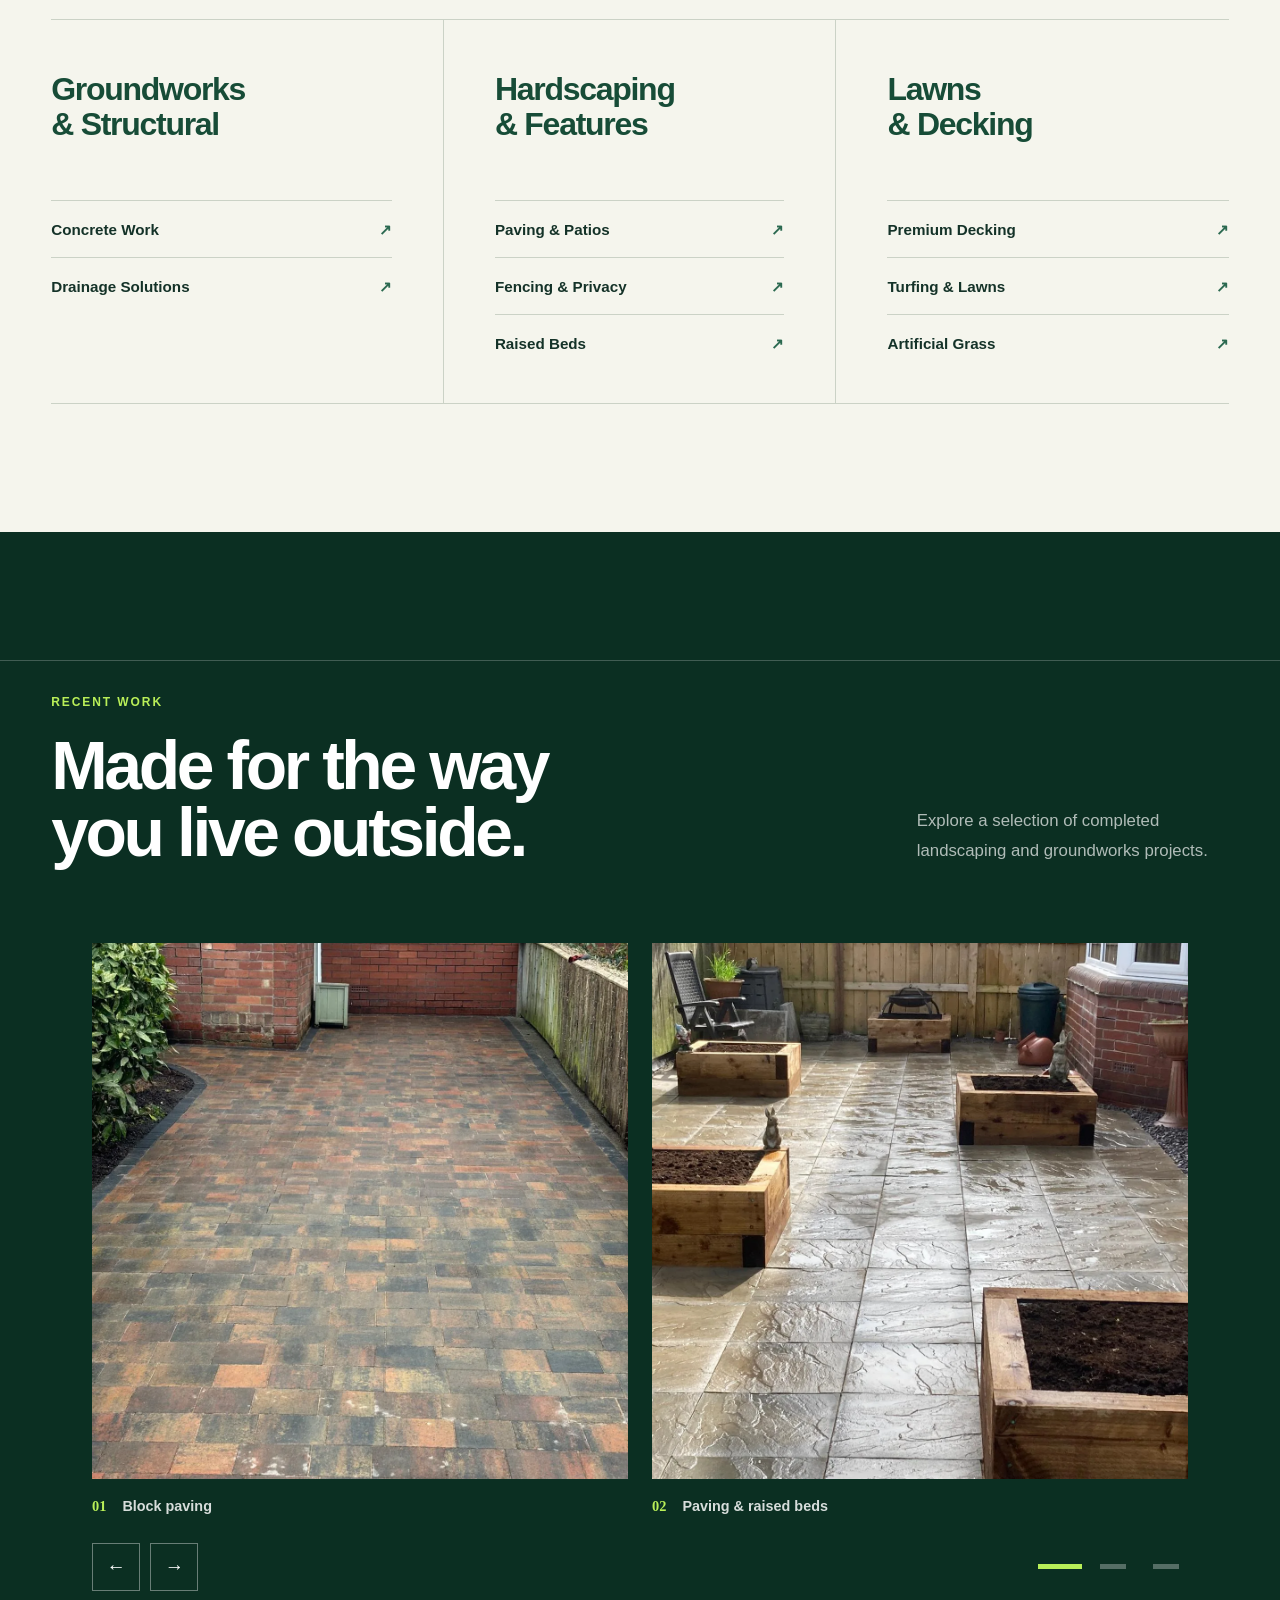
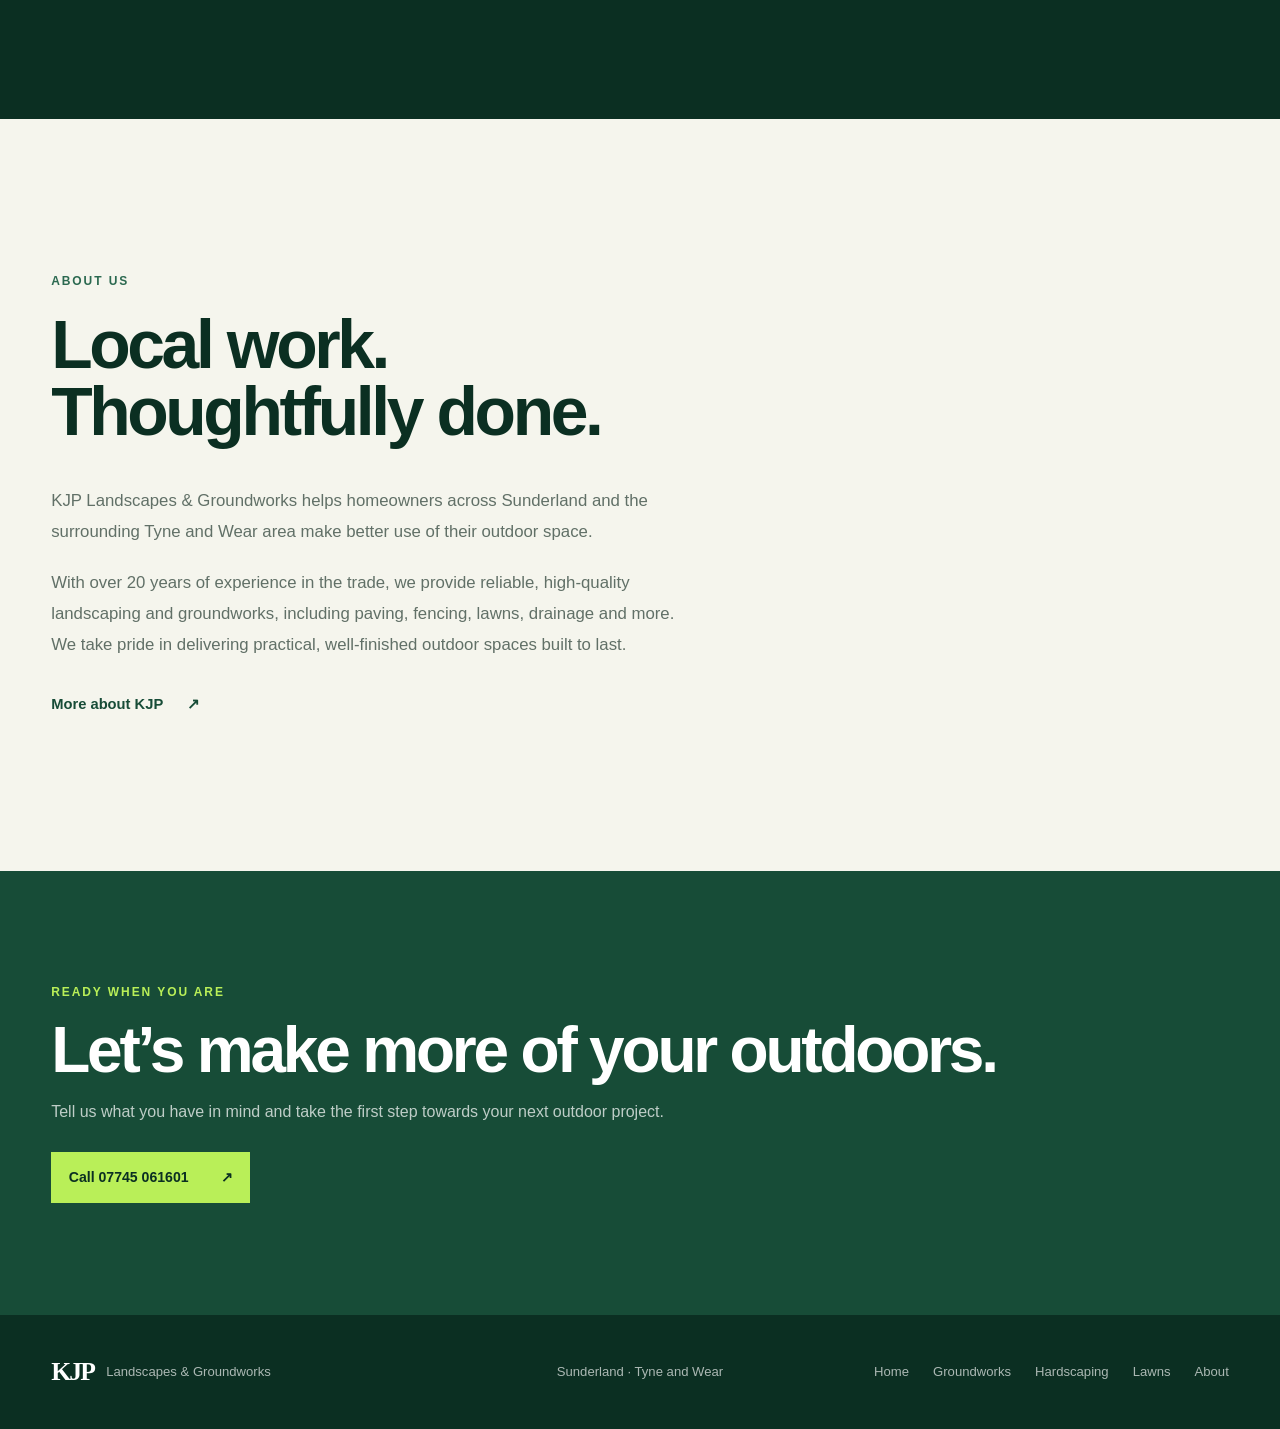
==== commit a487db48: "added about page" ====
--- a/index.html
+++ b/index.html
@@ -1,210 +1,472 @@
 <!doctype html>
 <html lang="en-GB">
-<head>
-  <meta charset="utf-8">
-  <meta name="viewport" content="width=device-width, initial-scale=1">
-  <meta name="description" content="Landscaping and groundworks in Sunderland and across the surrounding Tyne and Wear area. Call KJP Landscapes &amp; Groundworks on 07745 061601.">
-  <meta name="theme-color" content="#123f2d">
-  <title>KJP Landscapes &amp; Groundworks | Sunderland</title>
-  <link rel="icon" type="image/png" sizes="96x96" href="/kjp-logo96x96.png">
-  <link rel="preload" as="image" href="assets/hero.webp" fetchpriority="high">
-  <link rel="stylesheet" href="styles.css">
-  <script type="module" src="script.mjs"></script>
-</head>
-<body>
-  <a class="skip-link" href="#main-content">Skip to main content</a>
-
-  <header class="site-header">
-    <div class="header-inner">
-      <a class="brand" href="index.html" aria-label="KJP Landscapes and Groundworks home">
-        <span class="brand-mark" aria-hidden="true">KJP</span>
-        <span class="brand-name">Landscapes <span>&amp; Groundworks</span></span>
-      </a>
-
-      <nav class="site-nav" id="site-navigation" data-site-nav aria-label="Main navigation">
-        <a href="index.html" aria-current="page">Home</a>
-        <a href="groundworks-structural.html">Groundworks &amp; Structural</a>
-        <a href="hardscaping-features.html">Hardscaping &amp; Features</a>
-        <a href="lawns-decking.html">Lawns &amp; Decking</a>
-        <a href="about.html">About</a>
-      </nav>
-
-      <button class="menu-toggle" type="button" data-menu-toggle aria-controls="site-navigation" aria-expanded="false" aria-label="Open menu" hidden>
-        <span aria-hidden="true"></span>
-        <span aria-hidden="true"></span>
-        <span aria-hidden="true"></span>
-      </button>
-
-      <a class="call-button" href="tel:07745061601" aria-label="Call KJP Landscapes and Groundworks on 07745 061601">
-        <span class="call-label">Call</span>
-        <span>07745 061601</span>
-      </a>
-    </div>
-  </header>
-
-  <main id="main-content">
-    <section class="hero" id="top" aria-labelledby="hero-title">
-      <div class="hero-inner">
-        <p class="eyebrow">Landscaping &amp; groundworks · Sunderland</p>
-        <h1 id="hero-title">Landscapes built<br>for <em>real life.</em></h1>
-        <p class="hero-copy">Practical groundwork and carefully finished outdoor spaces for homes across Sunderland and the surrounding Tyne and Wear area.</p>
-        <a class="primary-action" href="tel:07745061601">Call 07745 061601 <span aria-hidden="true">↗</span></a>
+  <head>
+    <meta charset="utf-8" />
+    <meta name="viewport" content="width=device-width, initial-scale=1" />
+    <meta
+      name="description"
+      content="Landscaping and groundworks in Sunderland and across the surrounding Tyne and Wear area. Call KJP Landscapes &amp; Groundworks on 07745 061601."
+    />
+    <meta name="theme-color" content="#123f2d" />
+    <title>KJP Landscapes &amp; Groundworks | Sunderland</title>
+    <link rel="icon" type="image/png" sizes="96x96" href="/kjp-logo96x96.png" />
+    <link
+      rel="preload"
+      as="image"
+      href="assets/hero.webp"
+      fetchpriority="high"
+    />
+    <link rel="stylesheet" href="styles.css" />
+    <script type="module" src="script.mjs"></script>
+  </head>
+  <body>
+    <a class="skip-link" href="#main-content">Skip to main content</a>
+
+    <header class="site-header">
+      <div class="header-inner">
+        <a
+          class="brand"
+          href="index.html"
+          aria-label="KJP Landscapes and Groundworks home"
+        >
+          <span class="brand-mark" aria-hidden="true">KJP</span>
+          <span class="brand-name">
+            Landscapes
+            <span>&amp; Groundworks</span>
+          </span>
+        </a>
+
+        <nav
+          class="site-nav"
+          id="site-navigation"
+          data-site-nav
+          aria-label="Main navigation"
+        >
+          <a href="index.html" aria-current="page">Home</a>
+          <a href="groundworks-structural.html">Groundworks &amp; Structural</a>
+          <a href="hardscaping-features.html">Hardscaping &amp; Features</a>
+          <a href="lawns-decking.html">Lawns &amp; Decking</a>
+          <a href="about.html">About</a>
+        </nav>
+
+        <button
+          class="menu-toggle"
+          type="button"
+          data-menu-toggle
+          aria-controls="site-navigation"
+          aria-expanded="false"
+          aria-label="Open menu"
+          hidden
+        >
+          <span aria-hidden="true"></span>
+          <span aria-hidden="true"></span>
+          <span aria-hidden="true"></span>
+        </button>
+
+        <a
+          class="call-button"
+          href="tel:07745061601"
+          aria-label="Call KJP Landscapes and Groundworks on 07745 061601"
+        >
+          <span class="call-label">Call</span>
+          <span>07745 061601</span>
+        </a>
       </div>
-      <p class="hero-note"><span class="hero-spacer" aria-hidden="true">01</span> Paving, landscaping and groundwork for your home.</p>
-    </section>
-
-    <section class="intro section-shell" aria-labelledby="intro-title">
-      <p class="section-number">What we do</p>
-      <div class="intro-grid">
-        <h2 id="intro-title">From the groundwork<br>to the final detail.</h2>
-        <p>Whether you need a practical foundation, a new patio, better privacy or a complete lawn refresh, KJP brings each part of the project together with a clear, straightforward approach.</p>
+    </header>
+
+    <main id="main-content">
+      <section class="hero" id="top" aria-labelledby="hero-title">
+        <div class="hero-inner">
+          <p class="eyebrow">Landscaping &amp; groundworks · Sunderland</p>
+          <h1 id="hero-title">
+            Landscapes built
+            <br />
+            for
+            <em>real life.</em>
+          </h1>
+          <p class="hero-copy">
+            Practical groundwork and carefully finished outdoor spaces for homes
+            across Sunderland and the surrounding Tyne and Wear area.
+          </p>
+          <a class="primary-action" href="tel:07745061601">
+            Call 07745 061601
+            <span aria-hidden="true">↗</span>
+          </a>
+        </div>
+        <p class="hero-note">
+          <span class="hero-spacer" aria-hidden="true">01</span>
+          Paving, landscaping and groundwork for your home.
+        </p>
+      </section>
+
+      <section class="intro section-shell" aria-labelledby="intro-title">
+        <p class="section-number">What we do</p>
+        <div class="intro-grid">
+          <h2 id="intro-title">
+            From the groundwork
+            <br />
+            to the final detail.
+          </h2>
+          <p>
+            Whether you need a practical foundation, a new patio, better privacy
+            or a complete lawn refresh, KJP brings each part of the project
+            together with a clear, straightforward approach.
+          </p>
+        </div>
+      </section>
+
+      <section
+        class="services section-shell"
+        id="services"
+        aria-labelledby="services-title"
+      >
+        <div class="section-heading">
+          <div>
+            <p class="section-number">Services</p>
+            <h2 id="services-title">
+              Work that starts well
+              <br />
+              and finishes right.
+            </h2>
+          </div>
+          <p>
+            Practical improvements for gardens, entrances and outdoor living
+            spaces.
+          </p>
+        </div>
+
+        <div class="service-grid">
+          <article class="service-group">
+            <h3>
+              <a href="groundworks-structural.html">
+                Groundworks
+                <br />
+                &amp; Structural
+              </a>
+            </h3>
+            <ul>
+              <li>
+                <a href="groundworks-structural.html#concrete">
+                  <span>Concrete Work</span>
+                  <span aria-hidden="true">↗</span>
+                </a>
+              </li>
+              <li>
+                <a href="groundworks-structural.html#drain">
+                  <span>Drainage Solutions</span>
+                  <span aria-hidden="true">↗</span>
+                </a>
+              </li>
+            </ul>
+          </article>
+
+          <article class="service-group">
+            <h3>
+              <a href="hardscaping-features.html">
+                Hardscaping
+                <br />
+                &amp; Features
+              </a>
+            </h3>
+            <ul>
+              <li>
+                <a href="hardscaping-features.html#patio">
+                  <span>Paving &amp; Patios</span>
+                  <span aria-hidden="true">↗</span>
+                </a>
+              </li>
+              <li>
+                <a href="hardscaping-features.html#fence">
+                  <span>Fencing &amp; Privacy</span>
+                  <span aria-hidden="true">↗</span>
+                </a>
+              </li>
+              <li>
+                <a href="hardscaping-features.html#raisedbeds">
+                  <span>Raised Beds</span>
+                  <span aria-hidden="true">↗</span>
+                </a>
+              </li>
+            </ul>
+          </article>
+
+          <article class="service-group">
+            <h3>
+              <a href="lawns-decking.html">
+                Lawns
+                <br />
+                &amp; Decking
+              </a>
+            </h3>
+            <ul>
+              <li>
+                <a href="lawns-decking.html#decking">
+                  <span>Premium Decking</span>
+                  <span aria-hidden="true">↗</span>
+                </a>
+              </li>
+              <li>
+                <a href="lawns-decking.html#turf">
+                  <span>Turfing &amp; Lawns</span>
+                  <span aria-hidden="true">↗</span>
+                </a>
+              </li>
+              <li>
+                <a href="lawns-decking.html#astro">
+                  <span>Artificial Grass</span>
+                  <span aria-hidden="true">↗</span>
+                </a>
+              </li>
+            </ul>
+          </article>
+        </div>
+      </section>
+
+      <section
+        class="gallery-section"
+        id="gallery"
+        aria-labelledby="gallery-title"
+      >
+        <div class="section-shell gallery-heading">
+          <div>
+            <p class="section-number">Recent work</p>
+            <h2 id="gallery-title">
+              Made for the way
+              <br />
+              you live outside.
+            </h2>
+          </div>
+          <p>
+            Explore a selection of completed landscaping and groundworks
+            projects.
+          </p>
+        </div>
+
+        <div
+          class="carousel"
+          aria-roledescription="carousel"
+          aria-label="KJP completed projects"
+        >
+          <div class="carousel-viewport">
+            <div class="carousel-track">
+              <figure class="carousel-slide">
+                <div class="carousel-image-frame">
+                  <img
+                    src="assets/project-01.webp"
+                    alt="Block-paved driveway beside a brick home"
+                    width="1200"
+                    height="1600"
+                    loading="lazy"
+                    decoding="async"
+                  />
+                </div>
+                <figcaption>
+                  <span>01</span>
+                  Block paving
+                </figcaption>
+              </figure>
+              <figure class="carousel-slide">
+                <div class="carousel-image-frame">
+                  <img
+                    src="assets/project-02.webp"
+                    alt="Paved garden with raised timber beds"
+                    width="1600"
+                    height="1200"
+                    loading="lazy"
+                    decoding="async"
+                  />
+                </div>
+                <figcaption>
+                  <span>02</span>
+                  Paving &amp; raised beds
+                </figcaption>
+              </figure>
+              <figure class="carousel-slide">
+                <div class="carousel-image-frame">
+                  <img
+                    src="assets/project-03.webp"
+                    alt="Gravel garden with timber sleeper paths and planting"
+                    width="1600"
+                    height="1200"
+                    loading="lazy"
+                    decoding="async"
+                  />
+                </div>
+                <figcaption>
+                  <span>03</span>
+                  Garden features
+                </figcaption>
+              </figure>
+              <figure class="carousel-slide">
+                <div class="carousel-image-frame">
+                  <img
+                    src="assets/project-04.webp"
+                    alt="Paved patio with a newly built timber pergola"
+                    width="1200"
+                    height="1600"
+                    loading="lazy"
+                    decoding="async"
+                  />
+                </div>
+                <figcaption>
+                  <span>04</span>
+                  Patio &amp; pergola
+                </figcaption>
+              </figure>
+              <figure class="carousel-slide">
+                <div class="carousel-image-frame">
+                  <img
+                    src="assets/project-05.webp"
+                    alt="Large-format paved path beside a planted border"
+                    width="1200"
+                    height="1600"
+                    loading="lazy"
+                    decoding="async"
+                  />
+                </div>
+                <figcaption>
+                  <span>05</span>
+                  Paths &amp; edging
+                </figcaption>
+              </figure>
+              <figure class="carousel-slide">
+                <div class="carousel-image-frame">
+                  <img
+                    src="assets/project-06.webp"
+                    alt="Tiered paved garden with a lawn and timber fencing"
+                    width="1200"
+                    height="1600"
+                    loading="lazy"
+                    decoding="async"
+                  />
+                </div>
+                <figcaption>
+                  <span>06</span>
+                  Patio &amp; lawn
+                </figcaption>
+              </figure>
+            </div>
+          </div>
+
+          <div class="carousel-controls">
+            <div class="carousel-arrows">
+              <button
+                type="button"
+                data-carousel-action="previous"
+                aria-label="Show previous project"
+              >
+                <span aria-hidden="true">←</span>
+              </button>
+              <button
+                type="button"
+                data-carousel-action="next"
+                aria-label="Show next project"
+              >
+                <span aria-hidden="true">→</span>
+              </button>
+            </div>
+            <div class="carousel-indicators" aria-label="Choose a project">
+              <button
+                type="button"
+                data-carousel-index="0"
+                aria-label="Show project 1"
+              ></button>
+              <button
+                type="button"
+                data-carousel-index="1"
+                aria-label="Show project 2"
+              ></button>
+              <button
+                type="button"
+                data-carousel-index="2"
+                aria-label="Show project 3"
+              ></button>
+              <button
+                type="button"
+                data-carousel-index="3"
+                aria-label="Show project 4"
+              ></button>
+              <button
+                type="button"
+                data-carousel-index="4"
+                aria-label="Show project 5"
+              ></button>
+              <button
+                type="button"
+                data-carousel-index="5"
+                aria-label="Show project 6"
+              ></button>
+            </div>
+          </div>
+          <p id="carousel-status" class="sr-only" aria-live="polite">
+            Project 1 of 6
+          </p>
+        </div>
+      </section>
+
+      <section
+        class="about section-shell"
+        id="about"
+        aria-labelledby="about-title"
+      >
+        <div class="about-copy">
+          <p class="section-number">About us</p>
+          <h2 id="about-title">
+            Local work.
+            <br />
+            Thoughtfully done.
+          </h2>
+          <p>
+            KJP Landscapes &amp; Groundworks helps homeowners across Sunderland
+            and the surrounding Tyne and Wear area make better use of their
+            outdoor space.
+          </p>
+          <p>
+            With over 20 years of experience in the trade, we provide reliable,
+            high-quality landscaping and groundworks, including paving, fencing,
+            lawns, drainage and more. We take pride in delivering practical,
+            well-finished outdoor spaces built to last.
+          </p>
+          <a class="text-link" href="about.html">
+            More about KJP
+            <span aria-hidden="true">↗</span>
+          </a>
+        </div>
+      </section>
+
+      <section class="closing-call closing-call--home" aria-labelledby="closing-title">
+        <div class="section-shell closing-grid">
+          <p class="section-number">Ready when you are</p>
+          <h2 id="closing-title">Let’s make more of your outdoors.</h2>
+          <div>
+            <p>
+              Tell us what you have in mind and take the first step towards your
+              next outdoor project.
+            </p>
+            <a class="primary-action light" href="tel:07745061601">
+              Call 07745 061601
+              <span aria-hidden="true">↗</span>
+            </a>
+          </div>
+        </div>
+      </section>
+    </main>
+
+    <footer class="site-footer">
+      <div class="section-shell footer-grid">
+        <div class="footer-brand">
+          <strong>KJP</strong>
+          <span>Landscapes &amp; Groundworks</span>
+        </div>
+        <p>Sunderland · Tyne and Wear</p>
+        <nav aria-label="Footer navigation">
+          <a href="index.html">Home</a>
+          <a href="groundworks-structural.html">Groundworks</a>
+          <a href="hardscaping-features.html">Hardscaping</a>
+          <a href="lawns-decking.html">Lawns</a>
+          <a href="about.html">About</a>
+        </nav>
       </div>
-    </section>
-
-    <section class="services section-shell" id="services" aria-labelledby="services-title">
-      <div class="section-heading">
-        <div>
-          <p class="section-number">Services</p>
-          <h2 id="services-title">Work that starts well<br>and finishes right.</h2>
-        </div>
-        <p>Practical improvements for gardens, entrances and outdoor living spaces.</p>
-      </div>
-
-      <div class="service-grid">
-        <article class="service-group">
-          <h3><a href="groundworks-structural.html">Groundworks<br>&amp; Structural</a></h3>
-          <ul>
-            <li><a href="groundworks-structural.html#concrete"><span>Concrete Work</span><span aria-hidden="true">↗</span></a></li>
-            <li><a href="groundworks-structural.html#drain"><span>Drainage Solutions</span><span aria-hidden="true">↗</span></a></li>
-          </ul>
-        </article>
-
-        <article class="service-group">
-          <h3><a href="hardscaping-features.html">Hardscaping<br>&amp; Features</a></h3>
-          <ul>
-            <li><a href="hardscaping-features.html#patio"><span>Paving &amp; Patios</span><span aria-hidden="true">↗</span></a></li>
-            <li><a href="hardscaping-features.html#fence"><span>Fencing &amp; Privacy</span><span aria-hidden="true">↗</span></a></li>
-            <li><a href="hardscaping-features.html#raisedbeds"><span>Raised Beds</span><span aria-hidden="true">↗</span></a></li>
-          </ul>
-        </article>
-
-        <article class="service-group">
-          <h3><a href="lawns-decking.html">Lawns<br>&amp; Decking</a></h3>
-          <ul>
-            <li><a href="lawns-decking.html#decking"><span>Premium Decking</span><span aria-hidden="true">↗</span></a></li>
-            <li><a href="lawns-decking.html#turf"><span>Turfing &amp; Lawns</span><span aria-hidden="true">↗</span></a></li>
-            <li><a href="lawns-decking.html#astro"><span>Artificial Grass</span><span aria-hidden="true">↗</span></a></li>
-          </ul>
-        </article>
-      </div>
-    </section>
-
-    <section class="gallery-section" id="gallery" aria-labelledby="gallery-title">
-      <div class="section-shell gallery-heading">
-        <div>
-          <p class="section-number">Recent work</p>
-          <h2 id="gallery-title">Made for the way<br>you live outside.</h2>
-        </div>
-        <p>Explore a selection of completed landscaping and groundworks projects.</p>
-      </div>
-
-      <div class="carousel" aria-roledescription="carousel" aria-label="KJP completed projects">
-        <div class="carousel-viewport">
-          <div class="carousel-track">
-            <figure class="carousel-slide">
-              <div class="carousel-image-frame">
-                <img src="assets/project-01.webp" alt="Block-paved driveway beside a brick home" width="1200" height="1600" loading="lazy" decoding="async">
-              </div>
-              <figcaption><span>01</span> Block paving</figcaption>
-            </figure>
-            <figure class="carousel-slide">
-              <div class="carousel-image-frame">
-                <img src="assets/project-02.webp" alt="Paved garden with raised timber beds" width="1600" height="1200" loading="lazy" decoding="async">
-              </div>
-              <figcaption><span>02</span> Paving &amp; raised beds</figcaption>
-            </figure>
-            <figure class="carousel-slide">
-              <div class="carousel-image-frame">
-                <img src="assets/project-03.webp" alt="Gravel garden with timber sleeper paths and planting" width="1600" height="1200" loading="lazy" decoding="async">
-              </div>
-              <figcaption><span>03</span> Garden features</figcaption>
-            </figure>
-            <figure class="carousel-slide">
-              <div class="carousel-image-frame">
-                <img src="assets/project-04.webp" alt="Paved patio with a newly built timber pergola" width="1200" height="1600" loading="lazy" decoding="async">
-              </div>
-              <figcaption><span>04</span> Patio &amp; pergola</figcaption>
-            </figure>
-            <figure class="carousel-slide">
-              <div class="carousel-image-frame">
-                <img src="assets/project-05.webp" alt="Large-format paved path beside a planted border" width="1200" height="1600" loading="lazy" decoding="async">
-              </div>
-              <figcaption><span>05</span> Paths &amp; edging</figcaption>
-            </figure>
-            <figure class="carousel-slide">
-              <div class="carousel-image-frame">
-                <img src="assets/project-06.webp" alt="Tiered paved garden with a lawn and timber fencing" width="1200" height="1600" loading="lazy" decoding="async">
-              </div>
-              <figcaption><span>06</span> Patio &amp; lawn</figcaption>
-            </figure>
-          </div>
-        </div>
-
-        <div class="carousel-controls">
-          <div class="carousel-arrows">
-            <button type="button" data-carousel-action="previous" aria-label="Show previous project"><span aria-hidden="true">←</span></button>
-            <button type="button" data-carousel-action="next" aria-label="Show next project"><span aria-hidden="true">→</span></button>
-          </div>
-          <div class="carousel-indicators" aria-label="Choose a project">
-            <button type="button" data-carousel-index="0" aria-label="Show project 1"></button>
-            <button type="button" data-carousel-index="1" aria-label="Show project 2"></button>
-            <button type="button" data-carousel-index="2" aria-label="Show project 3"></button>
-            <button type="button" data-carousel-index="3" aria-label="Show project 4"></button>
-            <button type="button" data-carousel-index="4" aria-label="Show project 5"></button>
-            <button type="button" data-carousel-index="5" aria-label="Show project 6"></button>
-          </div>
-        </div>
-        <p id="carousel-status" class="sr-only" aria-live="polite">Project 1 of 6</p>
-      </div>
-    </section>
-
-    <section class="about section-shell" id="about" aria-labelledby="about-title">
-      <div class="about-copy">
-        <p class="section-number">About us</p>
-        <h2 id="about-title">Local work.<br>Thoughtfully done.</h2>
-        <p>KJP Landscapes &amp; Groundworks helps homeowners across Sunderland and the surrounding Tyne and Wear area make better use of their outdoor space.</p>
-        <p>With over 20 years of experience in the trade, we provide reliable, high-quality landscaping and groundworks, including paving, fencing, lawns, drainage and more. We take pride in delivering practical, well-finished outdoor spaces built to last.</p>
-        <a class="text-link" href="about.html">More about KJP <span aria-hidden="true">↗</span></a>
-      </div>
-    </section>
-
-    <section class="closing-call" aria-labelledby="closing-title">
-      <div class="section-shell closing-grid">
-        <p class="section-number">Ready when you are</p>
-        <h2 id="closing-title">Let’s make more<br>of your outdoors.</h2>
-        <div>
-          <p>Tell us what you have in mind and take the first step towards your next outdoor project.</p>
-          <a class="primary-action light" href="tel:07745061601">Call 07745 061601 <span aria-hidden="true">↗</span></a>
-        </div>
-      </div>
-    </section>
-  </main>
-
-  <footer class="site-footer">
-    <div class="section-shell footer-grid">
-      <div class="footer-brand">
-        <strong>KJP</strong>
-        <span>Landscapes &amp; Groundworks</span>
-      </div>
-      <p>Sunderland · Tyne and Wear</p>
-      <nav aria-label="Footer navigation">
-        <a href="index.html">Home</a>
-        <a href="groundworks-structural.html">Groundworks</a>
-        <a href="hardscaping-features.html">Hardscaping</a>
-        <a href="lawns-decking.html">Lawns</a>
-        <a href="about.html">About</a>
-      </nav>
-    </div>
-  </footer>
-</body>
+    </footer>
+  </body>
 </html>
--- a/styles.css
+++ b/styles.css
@@ -699,25 +699,16 @@
 
 .closing-grid {
   display: grid;
-  grid-template-columns: 0.1fr 1.5fr 0.75fr;
-  column-gap: clamp(2rem, 6vw, 5rem);
+  grid-template-columns: minmax(0, 1fr);
   row-gap: 1rem;
   align-items: start;
 }
 
-.closing-grid > .section-number {
-  grid-column: 2;
-  grid-row: 1;
-}
-
-.closing-grid > h2 {
-  grid-column: 2;
-  grid-row: 2;
-}
-
+.closing-grid > .section-number,
+.closing-grid > h2,
 .closing-grid > div:last-child {
-  grid-column: 3;
-  grid-row: 1 / span 2;
+  grid-column: 1;
+  grid-row: auto;
 }
 
 .closing-call .section-number {
@@ -726,6 +717,13 @@
 
 .closing-call h2 {
   color: var(--white);
+}
+
+@media (min-width: 981px) {
+  .closing-call--home h2 {
+    font-size: clamp(2.6rem, 5.3vw, 4rem);
+    text-wrap: nowrap;
+  }
 }
 
 .closing-grid > div > p {
@@ -921,62 +919,39 @@
   margin-top: 1rem;
 }
 
-.about-section > div:last-child > p {
+.about-section__body > p,
+.about-section--areas .about-section__copy > p:not(.section-number) {
   max-width: 40rem;
   color: var(--muted);
   font-size: 1.05rem;
   line-height: 1.85;
 }
 
-.approach-grid {
-  display: grid;
+.about-section__body > p + p,
+.about-section--areas .about-section__copy > p + p {
+  margin-top: 1.25rem;
+}
+
+.about-section--areas {
   grid-template-columns: repeat(2, minmax(0, 1fr));
-  gap: 0;
-  border-top: 1px solid var(--line);
-  border-left: 1px solid var(--line);
-}
-
-.approach-grid article {
-  padding: 1.75rem;
-  border-right: 1px solid var(--line);
-  border-bottom: 1px solid var(--line);
-}
-
-.approach-grid span {
-  color: var(--forest-soft);
-  font-size: 0.72rem;
-  font-weight: 800;
-  letter-spacing: 0.1em;
-}
-
-.approach-grid h3 {
-  margin: 0.8rem 0;
-  color: var(--forest);
-  font-size: 1.35rem;
-}
-
-.approach-grid p {
-  color: var(--muted);
-  font-size: 0.92rem;
-}
-
-.about-service-links {
+  align-items: center;
+}
+
+.about-section--areas .about-section__copy > p:not(.section-number):first-of-type {
   margin-top: 2rem;
-  border-top: 1px solid var(--line);
-}
-
-.about-service-links a {
-  display: flex;
-  align-items: center;
-  justify-content: space-between;
-  min-height: 3.75rem;
-  border-bottom: 1px solid var(--line);
-  color: var(--forest);
-  font-weight: 800;
-}
-
-.about-section .primary-action {
-  margin-top: 2rem;
+}
+
+.about-section__map {
+  min-width: 0;
+  margin: 0;
+}
+
+.about-section__map img {
+  width: 100%;
+  height: auto;
+  aspect-ratio: 1;
+  object-fit: cover;
+  border-radius: 0;
 }
 
 @media (max-width: 980px) {
@@ -1073,13 +1048,15 @@
     min-height: auto;
   }
 
-  .closing-grid {
-    grid-template-columns: 0.4fr 1fr;
-  }
-
-  .closing-grid > div:last-child {
-    grid-column: 2;
-    grid-row: 3;
+  .footer-grid {
+    grid-template-columns: minmax(0, 1fr);
+    gap: 1.25rem;
+  }
+
+  .site-footer nav {
+    flex-wrap: nowrap;
+    justify-self: start;
+    justify-content: flex-start;
   }
 }
 
@@ -1182,10 +1159,6 @@
     padding-block: 3.5rem;
   }
 
-  .approach-grid {
-    grid-template-columns: minmax(0, 1fr);
-  }
-
   .hero {
     min-height: 41rem;
     background-image:
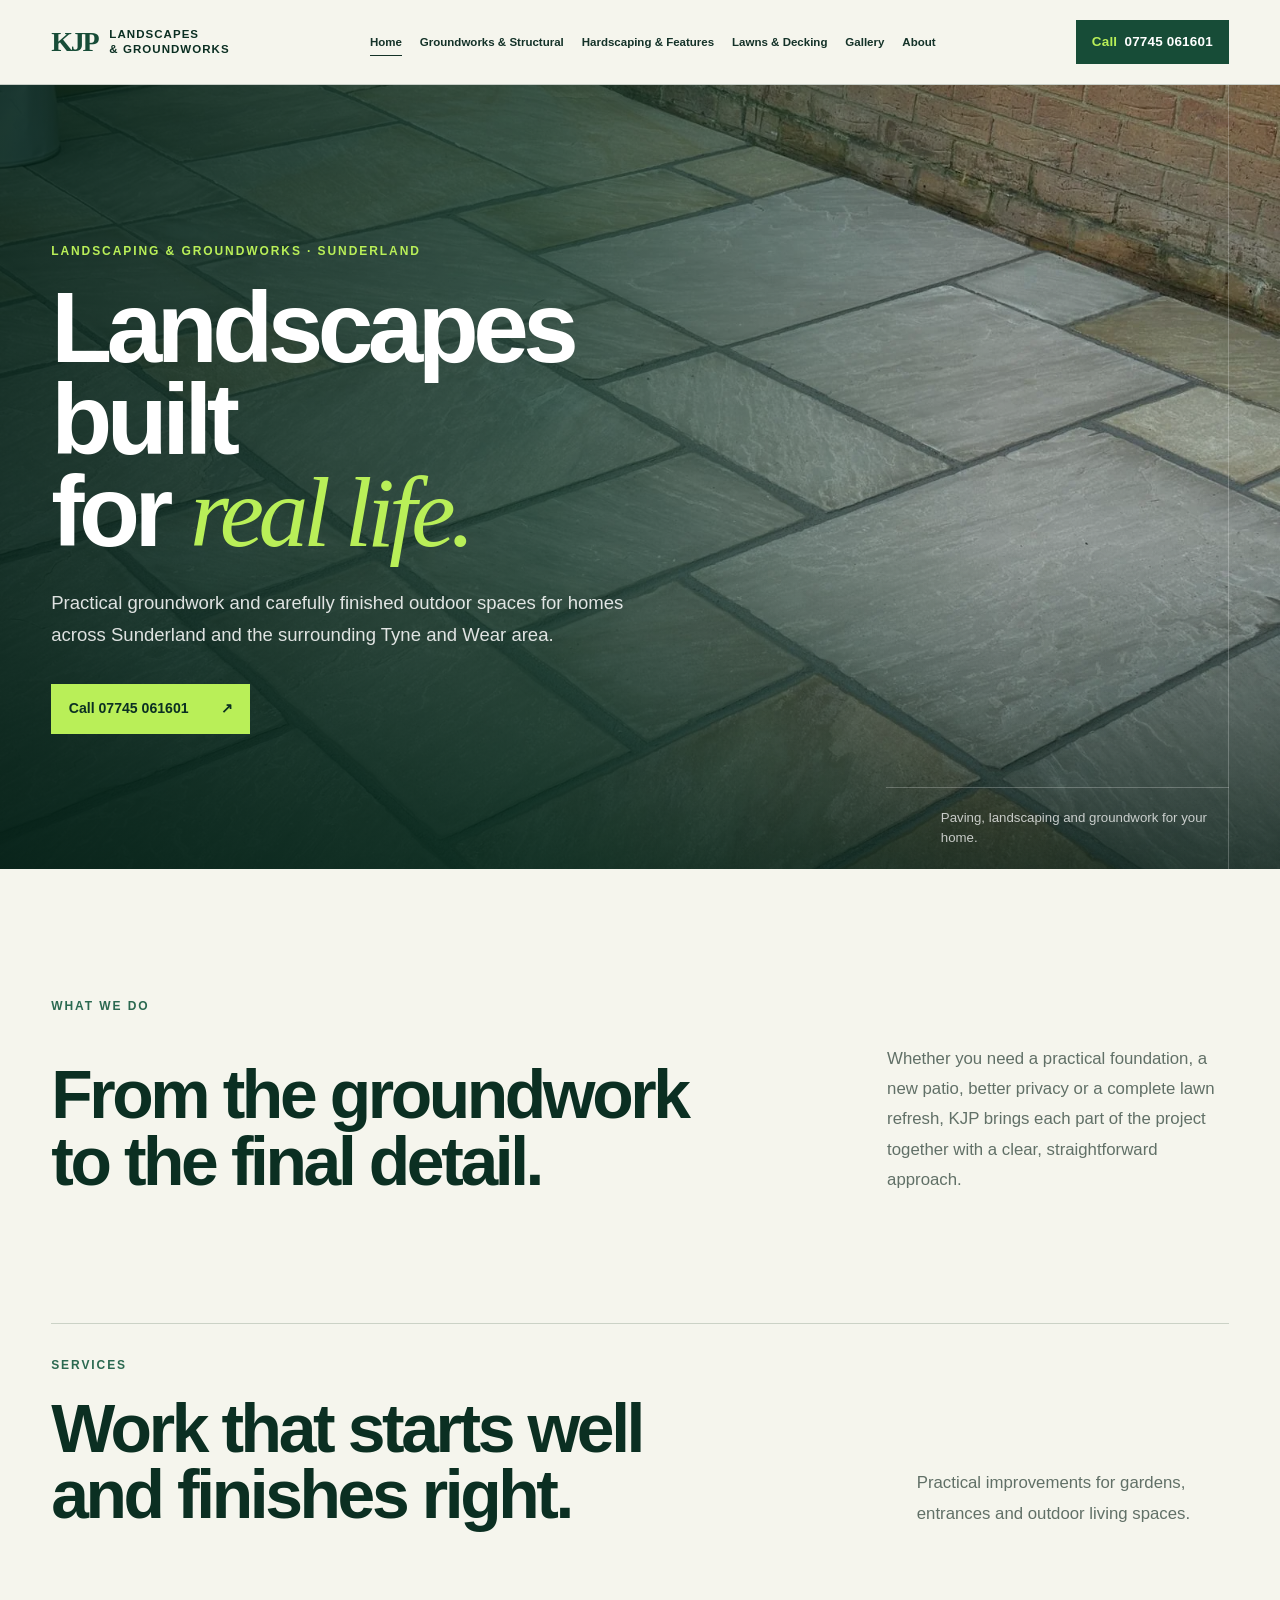
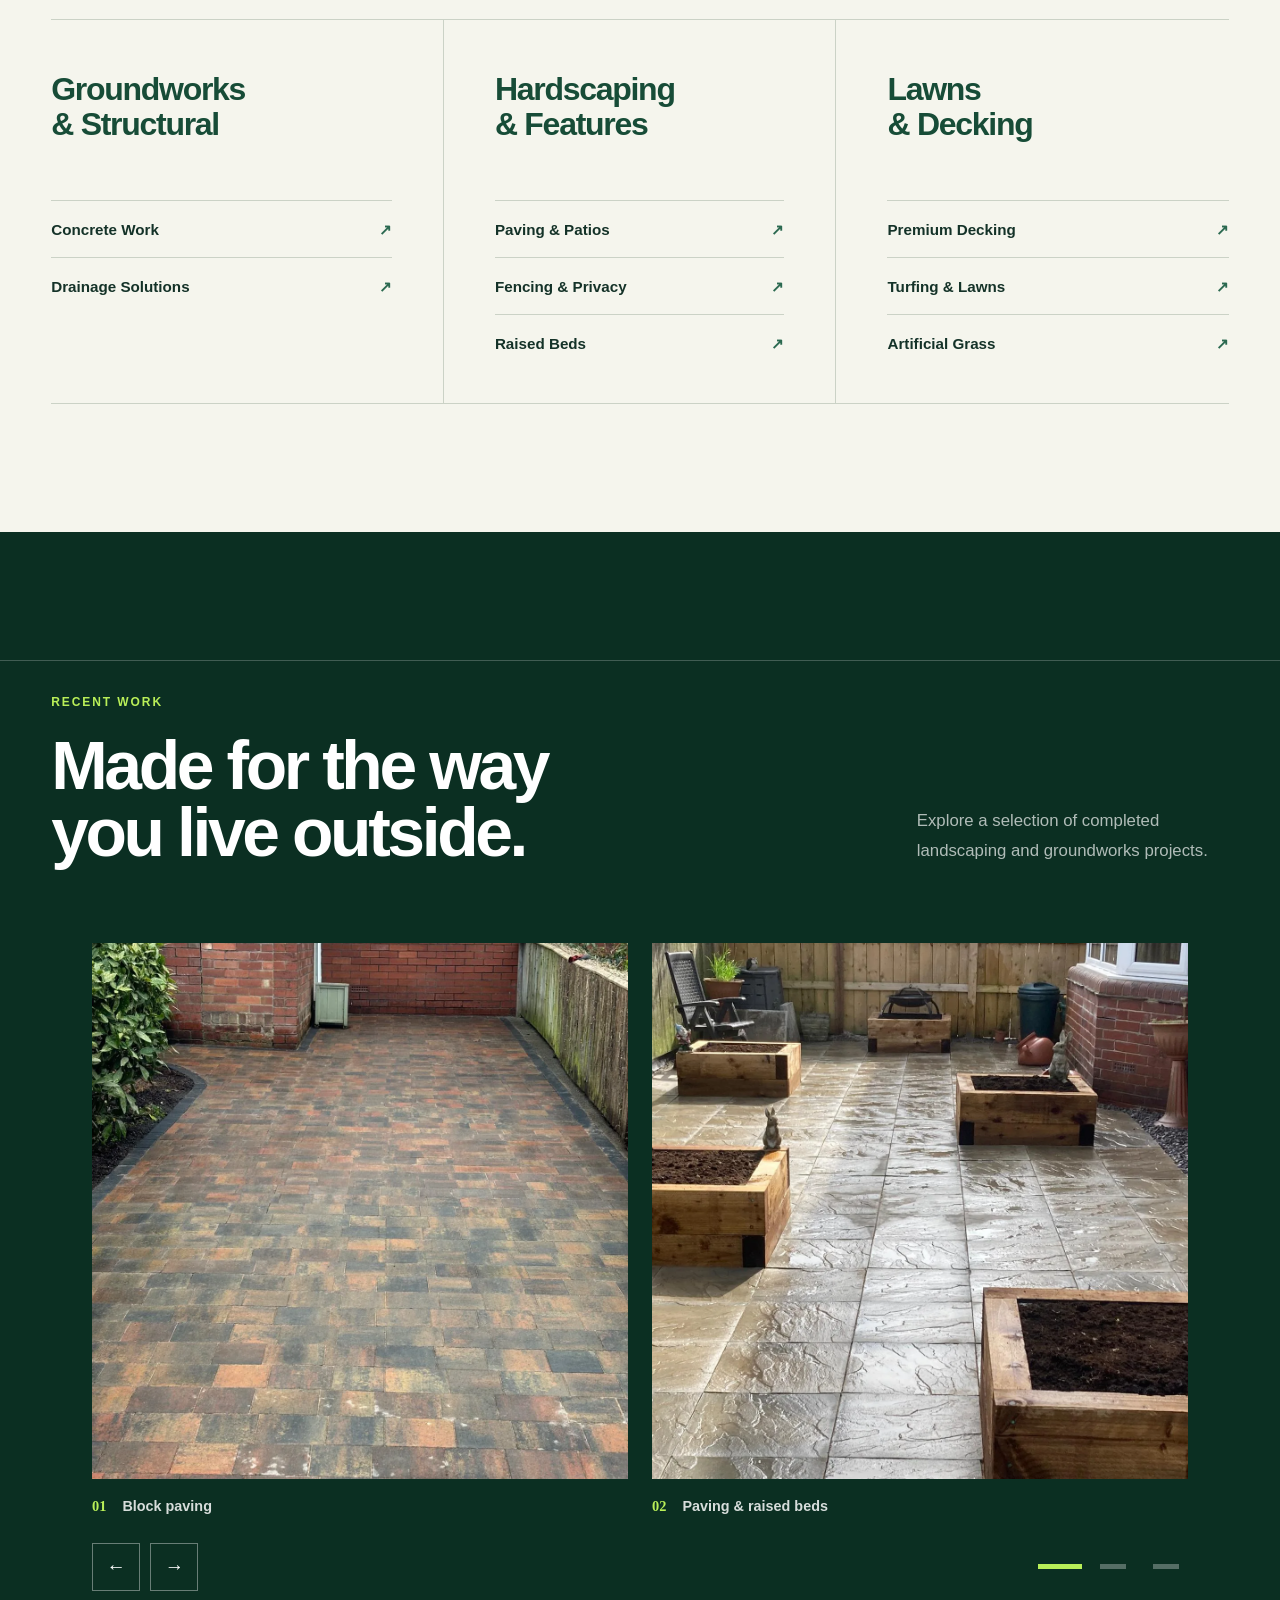
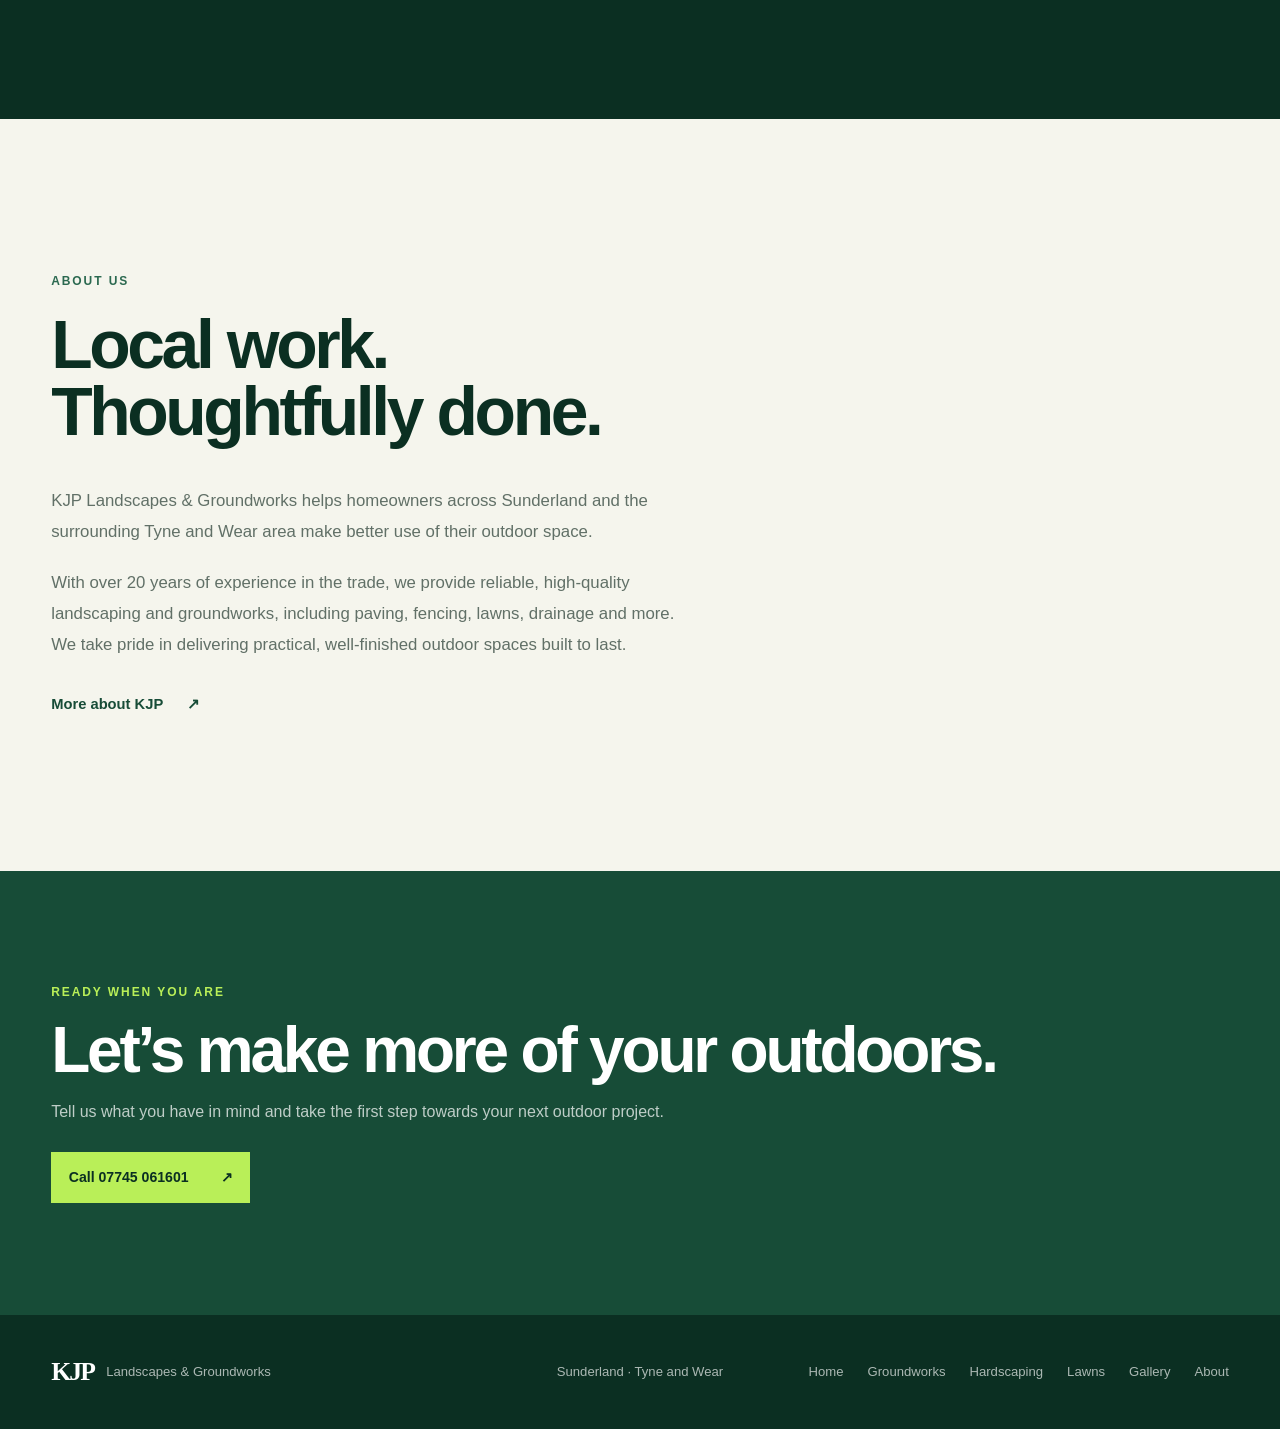
==== commit 5a6c3e67: "Add gallery page and navigation" ====
--- a/index.html
+++ b/index.html
@@ -3,71 +3,41 @@
   <head>
     <meta charset="utf-8" />
     <meta name="viewport" content="width=device-width, initial-scale=1" />
-    <meta
-      name="description"
-      content="Landscaping and groundworks in Sunderland and across the surrounding Tyne and Wear area. Call KJP Landscapes &amp; Groundworks on 07745 061601."
-    />
+    <meta name="description" content="Landscaping and groundworks in Sunderland and across the surrounding Tyne and Wear area. Call KJP Landscapes &amp; Groundworks on 07745 061601."/>
     <meta name="theme-color" content="#123f2d" />
     <title>KJP Landscapes &amp; Groundworks | Sunderland</title>
+    <link rel="canonical" href="https://kjplandscapes.co.uk/">
     <link rel="icon" type="image/png" sizes="96x96" href="/kjp-logo96x96.png" />
-    <link
-      rel="preload"
-      as="image"
-      href="assets/hero.webp"
-      fetchpriority="high"
-    />
+    <link rel="preload" as="image" href="assets/hero.webp" fetchpriority="high"/>
     <link rel="stylesheet" href="styles.css" />
     <script type="module" src="script.mjs"></script>
+    <script defer src="https://umami-eosin-theta.vercel.app/script.js" data-website-id="90d48ee8-3fda-4566-99b6-a8985a74eb31"></script>
   </head>
   <body>
     <a class="skip-link" href="#main-content">Skip to main content</a>
-
     <header class="site-header">
       <div class="header-inner">
-        <a
-          class="brand"
-          href="index.html"
-          aria-label="KJP Landscapes and Groundworks home"
-        >
+        <a class="brand" href="/" aria-label="KJP Landscapes and Groundworks home">
           <span class="brand-mark" aria-hidden="true">KJP</span>
-          <span class="brand-name">
-            Landscapes
-            <span>&amp; Groundworks</span>
-          </span>
+          <span class="brand-name">Landscapes <span>&amp; Groundworks</span></span>
         </a>
 
-        <nav
-          class="site-nav"
-          id="site-navigation"
-          data-site-nav
-          aria-label="Main navigation"
-        >
-          <a href="index.html" aria-current="page">Home</a>
-          <a href="groundworks-structural.html">Groundworks &amp; Structural</a>
-          <a href="hardscaping-features.html">Hardscaping &amp; Features</a>
-          <a href="lawns-decking.html">Lawns &amp; Decking</a>
-          <a href="about.html">About</a>
+        <nav class="site-nav" id="site-navigation" data-site-nav aria-label="Main navigation">
+          <a href="/" aria-current="page">Home</a>
+          <a href="/groundworks-structural">Groundworks &amp; Structural</a>
+          <a href="/hardscaping-features">Hardscaping &amp; Features</a>
+          <a href="/lawns-decking">Lawns &amp; Decking</a>
+          <a href="/gallery">Gallery</a>
+          <a href="/about">About</a>
         </nav>
 
-        <button
-          class="menu-toggle"
-          type="button"
-          data-menu-toggle
-          aria-controls="site-navigation"
-          aria-expanded="false"
-          aria-label="Open menu"
-          hidden
-        >
+        <button class="menu-toggle" type="button" data-menu-toggle aria-controls="site-navigation" aria-expanded="false" aria-label="Open menu" hidden>
           <span aria-hidden="true"></span>
           <span aria-hidden="true"></span>
           <span aria-hidden="true"></span>
         </button>
 
-        <a
-          class="call-button"
-          href="tel:07745061601"
-          aria-label="Call KJP Landscapes and Groundworks on 07745 061601"
-        >
+        <a class="call-button" data-umami-event="Phone clicked" data-umami-event-location="header" href="tel:07745061601" aria-label="Call KJP Landscapes and Groundworks on 07745 061601">
           <span class="call-label">Call</span>
           <span>07745 061601</span>
         </a>
@@ -78,67 +48,35 @@
       <section class="hero" id="top" aria-labelledby="hero-title">
         <div class="hero-inner">
           <p class="eyebrow">Landscaping &amp; groundworks · Sunderland</p>
-          <h1 id="hero-title">
-            Landscapes built
-            <br />
-            for
-            <em>real life.</em>
-          </h1>
-          <p class="hero-copy">
-            Practical groundwork and carefully finished outdoor spaces for homes
-            across Sunderland and the surrounding Tyne and Wear area.
-          </p>
-          <a class="primary-action" href="tel:07745061601">
-            Call 07745 061601
-            <span aria-hidden="true">↗</span>
-          </a>
+          <h1 id="hero-title">Landscapes built <br />for <em>real life.</em></h1>
+          <p class="hero-copy">Practical groundwork and carefully finished outdoor spaces for homes across Sunderland and the surrounding Tyne and Wear area.</p>
+          <a class="primary-action" data-umami-event="Phone clicked" data-umami-event-location="hero" href="tel:07745061601">Call 07745 061601<span aria-hidden="true">↗</span></a>
         </div>
         <p class="hero-note">
-          <span class="hero-spacer" aria-hidden="true">01</span>
-          Paving, landscaping and groundwork for your home.
-        </p>
+          <span class="hero-spacer" aria-hidden="true">01</span>Paving, landscaping and groundwork for your home.</p>
       </section>
 
       <section class="intro section-shell" aria-labelledby="intro-title">
         <p class="section-number">What we do</p>
         <div class="intro-grid">
-          <h2 id="intro-title">
-            From the groundwork
-            <br />
-            to the final detail.
-          </h2>
-          <p>
-            Whether you need a practical foundation, a new patio, better privacy
-            or a complete lawn refresh, KJP brings each part of the project
-            together with a clear, straightforward approach.
-          </p>
-        </div>
-      </section>
-
-      <section
-        class="services section-shell"
-        id="services"
-        aria-labelledby="services-title"
-      >
+          <h2 id="intro-title">From the groundwork <br />to the final detail.</h2>
+          <p>Whether you need a practical foundation, a new patio, better privacy or a complete lawn refresh, KJP brings each part of the project together with a clear, straightforward approach.</p>
+        </div>
+      </section>
+
+      <section class="services section-shell" id="services" aria-labelledby="services-title">
         <div class="section-heading">
           <div>
             <p class="section-number">Services</p>
-            <h2 id="services-title">
-              Work that starts well
-              <br />
-              and finishes right.
-            </h2>
+            <h2 id="services-title">Work that starts well<br />and finishes right.</h2>
           </div>
-          <p>
-            Practical improvements for gardens, entrances and outdoor living
-            spaces.
-          </p>
+          <p>Practical improvements for gardens, entrances and outdoor living spaces.</p>
         </div>
 
         <div class="service-grid">
           <article class="service-group">
             <h3>
-              <a href="groundworks-structural.html">
+              <a href="/groundworks-structural">
                 Groundworks
                 <br />
                 &amp; Structural
@@ -146,13 +84,13 @@
             </h3>
             <ul>
               <li>
-                <a href="groundworks-structural.html#concrete">
+                <a href="/groundworks-structural#concrete">
                   <span>Concrete Work</span>
                   <span aria-hidden="true">↗</span>
                 </a>
               </li>
               <li>
-                <a href="groundworks-structural.html#drain">
+                <a href="/groundworks-structural#drain">
                   <span>Drainage Solutions</span>
                   <span aria-hidden="true">↗</span>
                 </a>
@@ -162,7 +100,7 @@
 
           <article class="service-group">
             <h3>
-              <a href="hardscaping-features.html">
+              <a href="/hardscaping-features">
                 Hardscaping
                 <br />
                 &amp; Features
@@ -170,19 +108,19 @@
             </h3>
             <ul>
               <li>
-                <a href="hardscaping-features.html#patio">
+                <a href="/hardscaping-features#patio">
                   <span>Paving &amp; Patios</span>
                   <span aria-hidden="true">↗</span>
                 </a>
               </li>
               <li>
-                <a href="hardscaping-features.html#fence">
+                <a href="/hardscaping-features#fence">
                   <span>Fencing &amp; Privacy</span>
                   <span aria-hidden="true">↗</span>
                 </a>
               </li>
               <li>
-                <a href="hardscaping-features.html#raisedbeds">
+                <a href="/hardscaping-features#raisedbeds">
                   <span>Raised Beds</span>
                   <span aria-hidden="true">↗</span>
                 </a>
@@ -192,7 +130,7 @@
 
           <article class="service-group">
             <h3>
-              <a href="lawns-decking.html">
+              <a href="/lawns-decking">
                 Lawns
                 <br />
                 &amp; Decking
@@ -200,19 +138,19 @@
             </h3>
             <ul>
               <li>
-                <a href="lawns-decking.html#decking">
+                <a href="/lawns-decking#decking">
                   <span>Premium Decking</span>
                   <span aria-hidden="true">↗</span>
                 </a>
               </li>
               <li>
-                <a href="lawns-decking.html#turf">
+                <a href="/lawns-decking#turf">
                   <span>Turfing &amp; Lawns</span>
                   <span aria-hidden="true">↗</span>
                 </a>
               </li>
               <li>
-                <a href="lawns-decking.html#astro">
+                <a href="/lawns-decking#astro">
                   <span>Artificial Grass</span>
                   <span aria-hidden="true">↗</span>
                 </a>
@@ -427,7 +365,7 @@
             lawns, drainage and more. We take pride in delivering practical,
             well-finished outdoor spaces built to last.
           </p>
-          <a class="text-link" href="about.html">
+          <a class="text-link" href="/about">
             More about KJP
             <span aria-hidden="true">↗</span>
           </a>
@@ -443,7 +381,7 @@
               Tell us what you have in mind and take the first step towards your
               next outdoor project.
             </p>
-            <a class="primary-action light" href="tel:07745061601">
+            <a class="primary-action light" data-umami-event="Phone clicked" data-umami-event-location="footer" href="tel:07745061601">
               Call 07745 061601
               <span aria-hidden="true">↗</span>
             </a>
@@ -460,11 +398,12 @@
         </div>
         <p>Sunderland · Tyne and Wear</p>
         <nav aria-label="Footer navigation">
-          <a href="index.html">Home</a>
-          <a href="groundworks-structural.html">Groundworks</a>
-          <a href="hardscaping-features.html">Hardscaping</a>
-          <a href="lawns-decking.html">Lawns</a>
-          <a href="about.html">About</a>
+          <a href="/">Home</a>
+          <a href="/groundworks-structural">Groundworks</a>
+          <a href="/hardscaping-features">Hardscaping</a>
+          <a href="/lawns-decking">Lawns</a>
+          <a href="/gallery">Gallery</a>
+          <a href="/about">About</a>
         </nav>
       </div>
     </footer>
